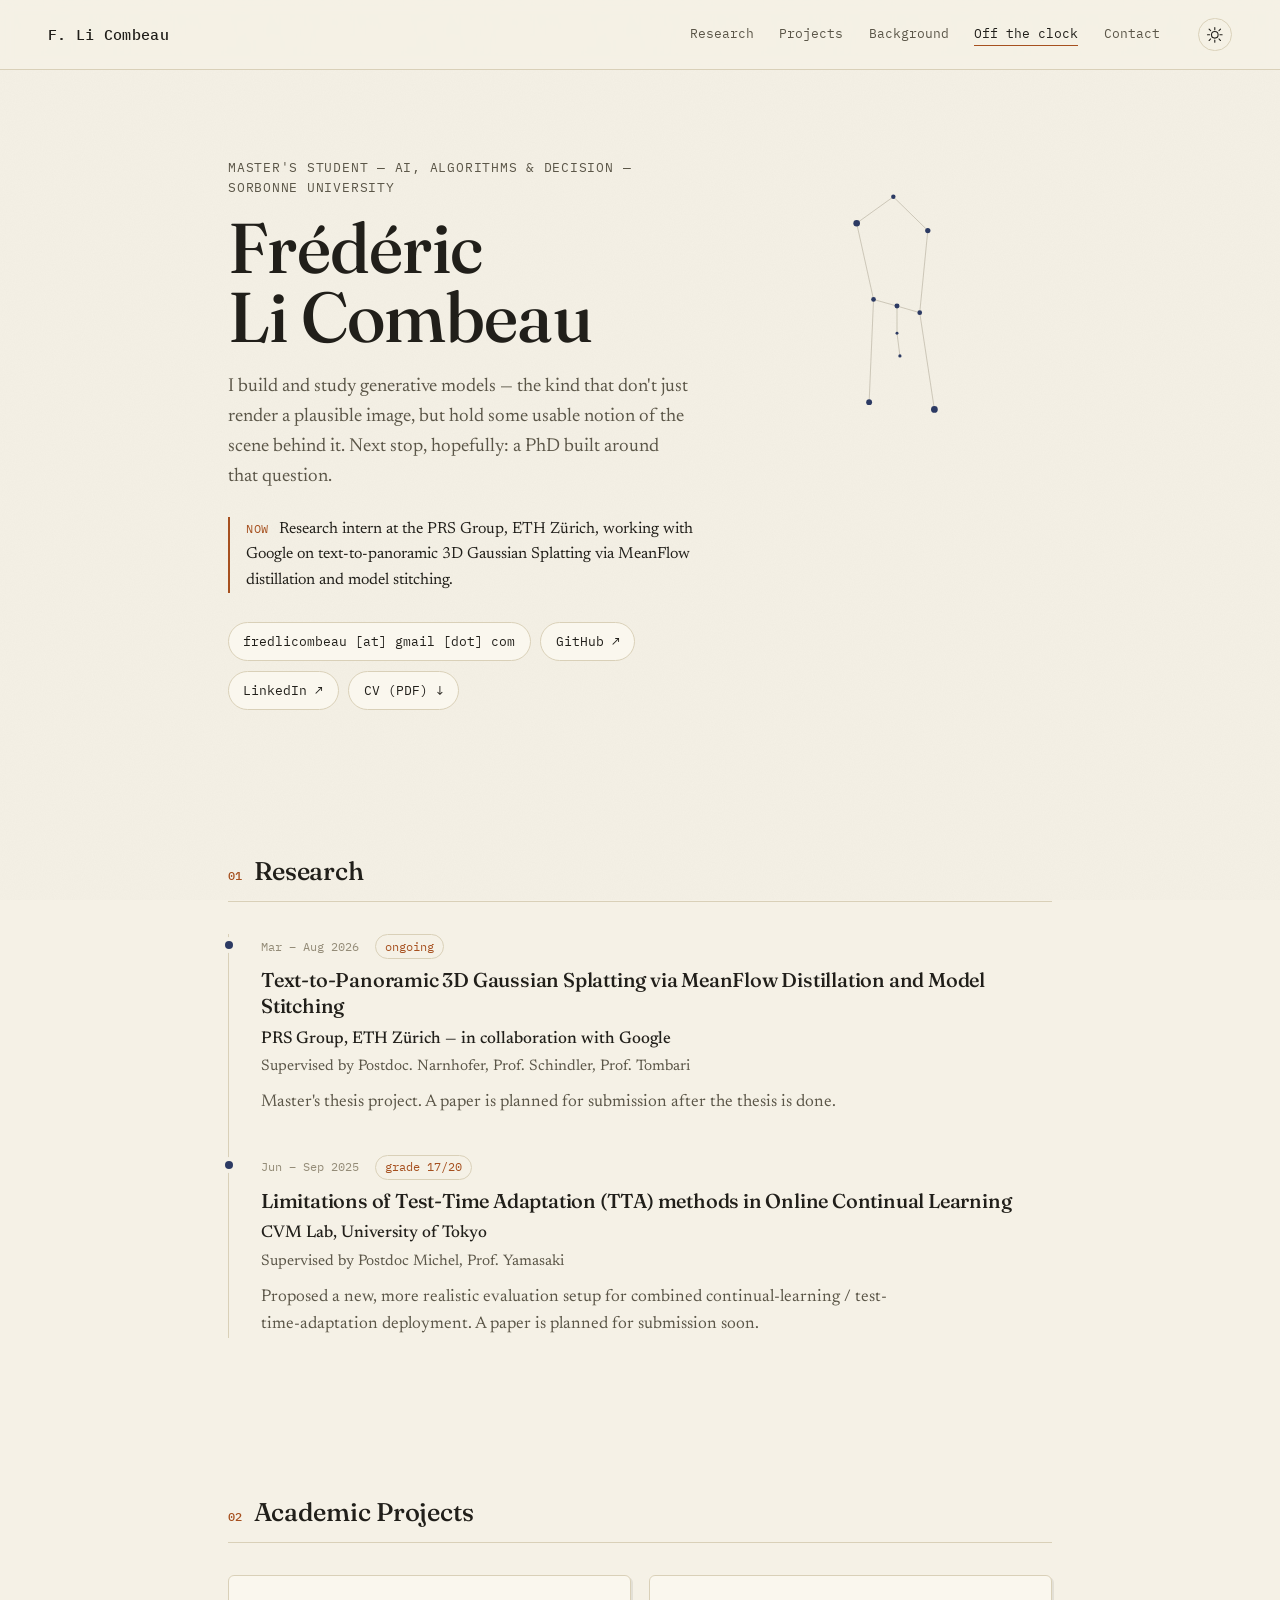
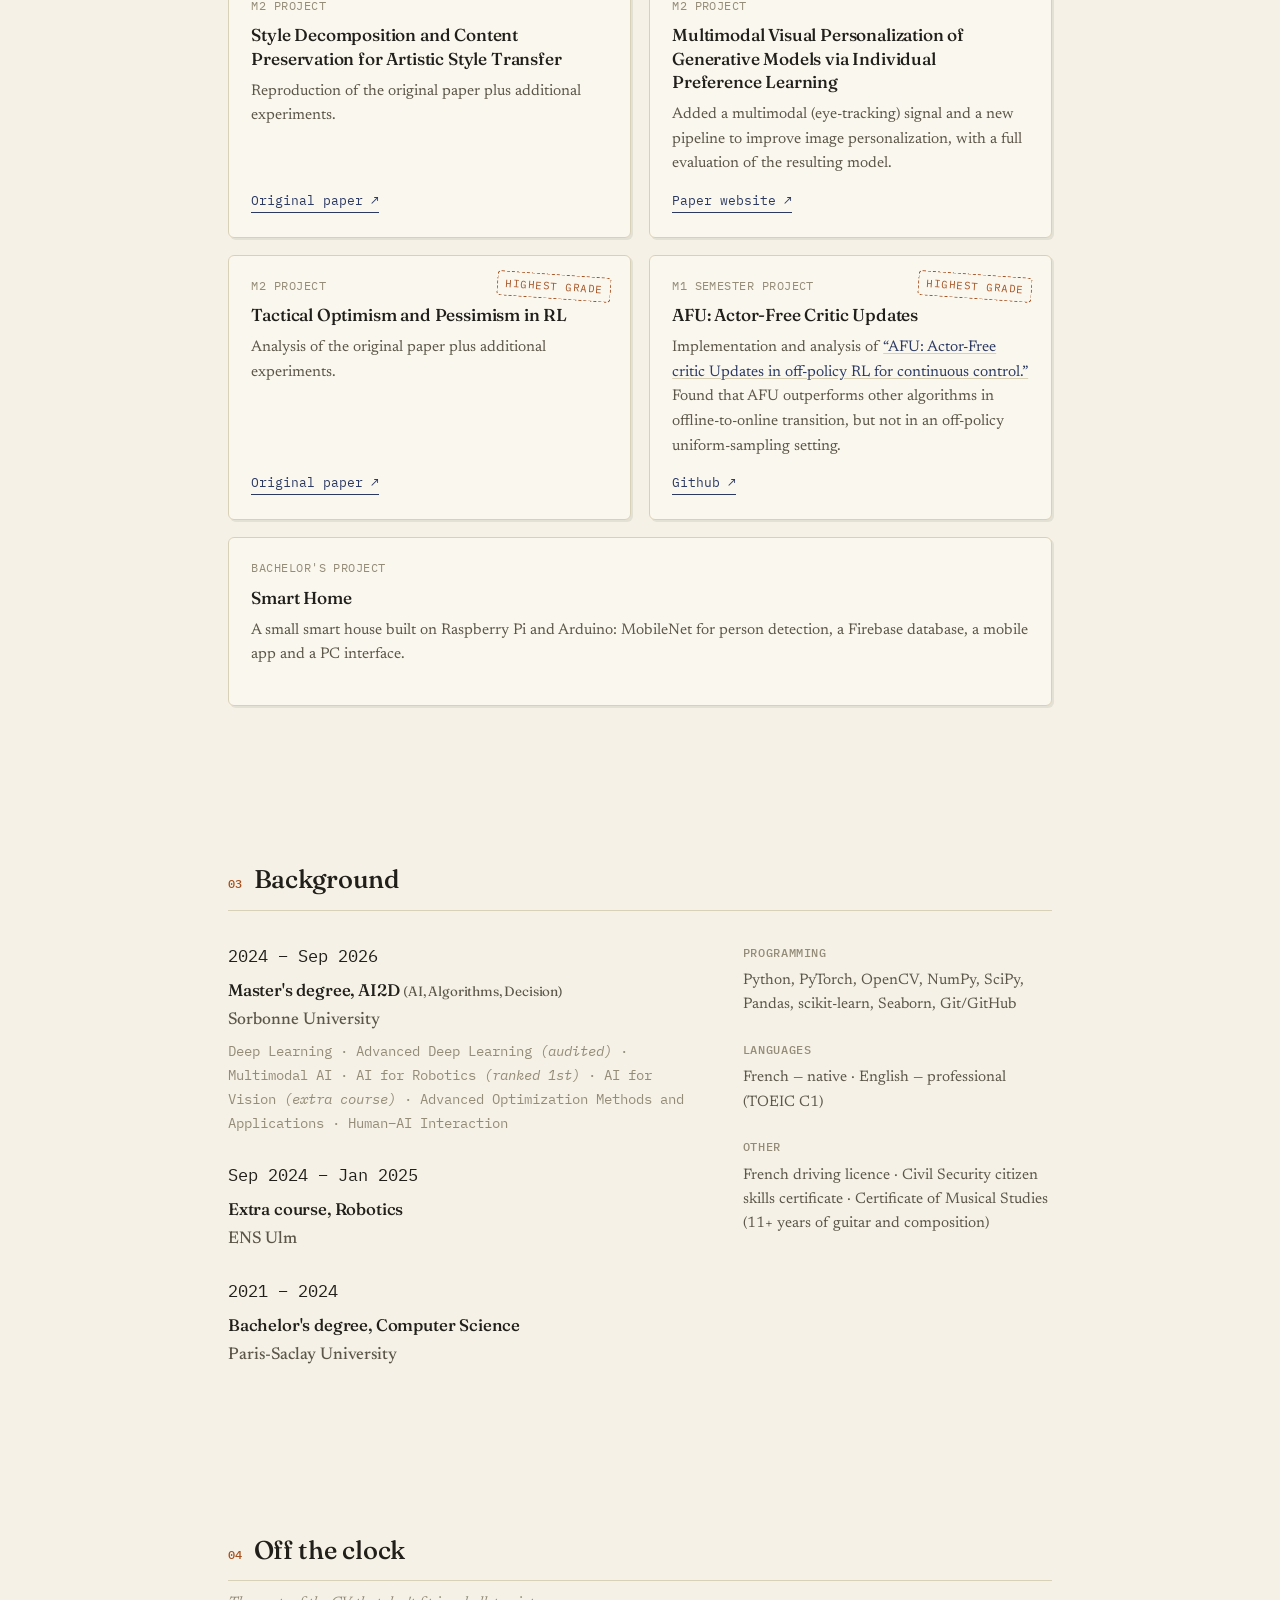
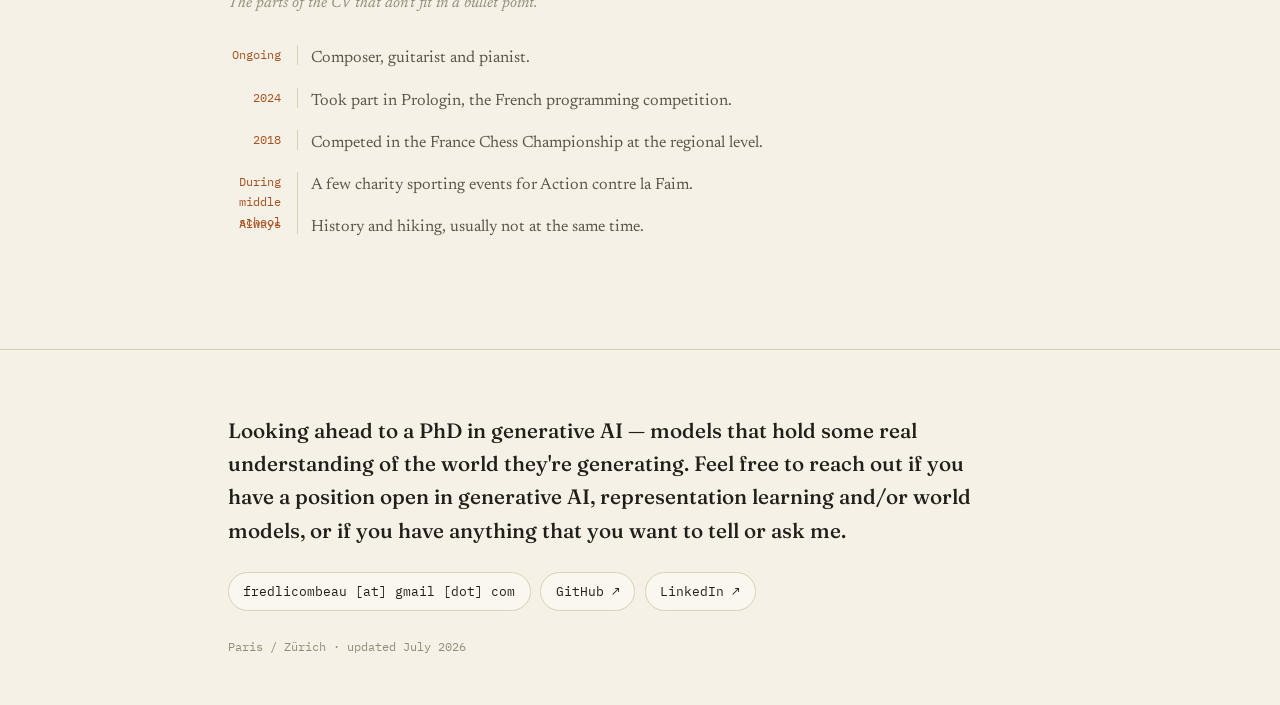
==== index.html @ c633dfd9 "first commit" ====
<!DOCTYPE html>
<html lang="en">
<head>
<meta charset="UTF-8">
<meta name="viewport" content="width=device-width, initial-scale=1.0">
<title>Frédéric Li Combeau — Generative AI Research</title>
<meta name="description" content="Frédéric Li Combeau — master's student in AI, Algorithms & Decision at Sorbonne University, researching generative models and 3D scene synthesis.">
<link rel="icon" href="assets/favicon.svg" type="image/svg+xml">
<link rel="preconnect" href="https://fonts.googleapis.com">
<link rel="preconnect" href="https://fonts.gstatic.com" crossorigin>
<link href="https://fonts.googleapis.com/css2?family=Fraunces:ital,opsz,wght@0,9..144,400;0,9..144,500;0,9..144,600;1,9..144,500&family=IBM+Plex+Mono:wght@400;500&family=Newsreader:ital,opsz,wght@0,6..72,400;0,6..72,500;1,6..72,400&display=swap" rel="stylesheet">
<link rel="stylesheet" href="css/style.css">
</head>
<body>

<div class="grain" aria-hidden="true"></div>

<header class="site-header">
  <a class="wordmark" href="#top">F. Li&nbsp;Combeau</a>
  <nav class="site-nav">
    <a href="#research" data-nav>Research</a>
    <a href="#projects" data-nav>Projects</a>
    <a href="#background" data-nav>Background</a>
    <a href="#off-the-clock" data-nav>Off the clock</a>
    <a href="#contact" data-nav>Contact</a>
  </nav>
  <button id="theme-toggle" type="button" aria-label="Switch between day and night mode">
    <svg viewBox="0 0 24 24" class="icon-day" aria-hidden="true"><circle cx="12" cy="12" r="4.5"/><path d="M12 2v3M12 19v3M4.2 4.2l2.1 2.1M17.7 17.7l2.1 2.1M2 12h3M19 12h3M4.2 19.8l2.1-2.1M17.7 6.3l2.1-2.1"/></svg>
    <svg viewBox="0 0 24 24" class="icon-night" aria-hidden="true"><path d="M20 14.5A8.5 8.5 0 1 1 9.5 4a6.8 6.8 0 0 0 10.5 10.5Z"/></svg>
  </button>
</header>

<main>

  <section class="hero" id="top">
    <div class="hero-text">
      <p class="eyebrow">Master's student — AI, Algorithms &amp; Decision — Sorbonne University</p>
      <h1>Frédéric<br>Li&nbsp;Combeau</h1>
      <p class="lede">I build and study generative models — the kind that don't just render a
        plausible image, but hold some usable notion of the scene behind it. Next stop, hopefully:
        a PhD built around that question.</p>

      <p class="now">
        <span class="tag">Now</span>
        Research intern at the PRS Group, ETH Zürich,
        working with Google on text-to-panoramic 3D Gaussian Splatting via MeanFlow distillation
        and model stitching.
      </p>

      <div class="hero-links">
        <button class="pill" id="copy-email" type="button" data-email="fredlicombeau@gmail.com">
          <span class="pill-label">fredlicombeau [at] gmail [dot] com</span>
          <span class="pill-copied">Copied</span>
        </button>
        <a class="pill" href="https://github.com/Elta305/" target="_blank" rel="noopener">GitHub ↗</a>
        <a class="pill" href="https://www.linkedin.com/in/frederic-li-combeau" target="_blank" rel="noopener">LinkedIn ↗</a>
        <a class="pill" href="Frédéric_Li_Combeau_CV.pdf" target="_blank" rel="noopener">CV (PDF) ↓</a>
      </div>
    </div>

    <figure class="hero-figure" aria-hidden="false">
      <svg id="orion" viewBox="0 0 300 400" role="img" aria-label="The constellation Orion">
        <g class="lines">
          <line x1="95" y1="78" x2="145" y2="42"/>
          <line x1="145" y1="42" x2="192" y2="88"/>
          <line x1="95" y1="78" x2="118" y2="182"/>
          <line x1="192" y1="88" x2="181" y2="200"/>
          <line x1="118" y1="182" x2="150" y2="191"/>
          <line x1="150" y1="191" x2="181" y2="200"/>
          <line x1="150" y1="228" x2="154" y2="259"/>
          <line x1="150" y1="191" x2="150" y2="228"/>
          <line x1="118" y1="182" x2="112" y2="322"/>
          <line x1="181" y1="200" x2="201" y2="332"/>
        </g>
        <g class="stars">
          <circle cx="95" cy="78" r="4.5" data-name="Betelgeuse"/>
          <circle cx="145" cy="42" r="3" data-name="Meissa"/>
          <circle cx="192" cy="88" r="3.6" data-name="Bellatrix"/>
          <circle cx="118" cy="182" r="3.2" data-name="Mintaka"/>
          <circle cx="150" cy="191" r="3.4" data-name="Alnilam"/>
          <circle cx="181" cy="200" r="3.2" data-name="Alnitak"/>
          <circle cx="150" cy="228" r="2" data-name="Sword"/>
          <circle cx="154" cy="259" r="2.2" data-name="M42"/>
          <circle cx="112" cy="322" r="4" data-name="Saiph"/>
          <circle cx="201" cy="332" r="4.6" data-name="Rigel"/>
        </g>
      </svg>
      <figcaption id="star-label">&nbsp;</figcaption>
    </figure>
  </section>

  <section id="research">
    <h2><span class="num">01</span>Research</h2>

    <ol class="timeline">
      <li class="entry">
        <div class="entry-meta">
          <span class="entry-date">Mar – Aug 2026</span>
          <span class="entry-status">ongoing</span>
        </div>
        <h3>Text-to-Panoramic 3D Gaussian Splatting via MeanFlow Distillation and Model Stitching</h3>
        <p class="entry-place">PRS Group, ETH Zürich — in collaboration with Google</p>
        <p class="entry-people">Supervised by Postdoc. Narnhofer, Prof. Schindler, Prof. Tombari</p>
        <p class="entry-desc">Master's thesis project. A paper is planned for submission after the thesis is done.</p>
      </li>
      <li class="entry">
        <div class="entry-meta">
          <span class="entry-date">Jun – Sep 2025</span>
          <span class="entry-status">grade 17/20</span>
        </div>
        <h3>Limitations of Test-Time Adaptation (TTA) methods in Online Continual Learning</h3>
        <p class="entry-place">CVM Lab, University of Tokyo</p>
        <p class="entry-people">Supervised by Postdoc Michel, Prof. Yamasaki</p>
        <p class="entry-desc">Proposed a new, more realistic evaluation setup for combined continual-learning /
          test-time-adaptation deployment. A paper is planned for submission soon.</p>
      </li>
    </ol>
  </section>

  <section id="projects">
    <h2><span class="num">02</span>Academic Projects</h2>

    <ul class="project-grid">
      <li class="project">
        <span class="project-tag">M2 project</span>
        <h3>Style Decomposition and Content Preservation for Artistic Style Transfer</h3>
        <p>Reproduction of the original paper plus additional experiments.</p>
        <a href="https://openreview.net/forum?id=kTMrlXV1my" target="_blank" rel="noopener">Original paper ↗</a>
      </li>
      <li class="project">
        <span class="project-tag">M2 project</span>
        <h3>Multimodal Visual Personalization of Generative Models via Individual Preference Learning</h3>
        <p>Added a multimodal (eye-tracking) signal and a new pipeline to improve image personalization,
          with a full evaluation of the resulting model.</p>
        <a href="https://viper.epfl.ch/" target="_blank" rel="noopener">Paper website ↗</a>
      </li>
      <li class="project">
        <span class="project-tag">M2 project</span>
        <span class="stamp">highest grade</span>
        <h3>Tactical Optimism and Pessimism in RL</h3>
        <p>Analysis of the original paper plus additional experiments.</p>
        <a href="https://arxiv.org/abs/2102.03765" target="_blank" rel="noopener">Original paper ↗</a>
      </li>
      <li class="project">
        <span class="project-tag">M1 semester project</span>
        <span class="stamp">highest grade</span>
        <h3>AFU: Actor-Free Critic Updates</h3>
        <p>Implementation and analysis of <a href="https://arxiv.org/abs/2404.16159" target="_blank" rel="noopener">“AFU: Actor-Free
          critic Updates in off-policy RL for continuous control.”</a> Found that AFU outperforms other
          algorithms in offline-to-online transition, but not in an off-policy uniform-sampling setting.</p>
        <a href="https://github.com/paulchambaz/afu-study" target="_blank" rel="noopener">Github ↗</a>
      </li>
      <li class="project">
        <span class="project-tag">Bachelor's project</span>
        <h3>Smart Home</h3>
        <p>A small smart house built on Raspberry Pi and Arduino: MobileNet for person detection,
          a Firebase database, a mobile app and a PC interface.</p>
      </li>
    </ul>
  </section>

  <section id="background">
    <h2><span class="num">03</span>Background</h2>

    <div class="background-grid">
      <div class="education">
        <div class="edu-entry">
          <span class="entry-date">2024 – Sep 2026</span>
          <h3>Master's degree, AI2D <span class="subtle">(AI, Algorithms, Decision)</span></h3>
          <p class="entry-place">Sorbonne University</p>
          <p class="course-list">Deep Learning · Advanced Deep Learning <em>(audited)</em> · Multimodal AI ·
            AI for Robotics <em>(ranked 1st)</em> · AI for Vision <em>(extra course)</em> ·
            Advanced Optimization Methods and Applications · Human–AI Interaction</p>
        </div>
        <div class="edu-entry">
          <span class="entry-date">Sep 2024 – Jan 2025</span>
          <h3>Extra course, Robotics</h3>
          <p class="entry-place">ENS Ulm</p>
        </div>
        <div class="edu-entry">
          <span class="entry-date">2021 – 2024</span>
          <h3>Bachelor's degree, Computer Science</h3>
          <p class="entry-place">Paris-Saclay University</p>
        </div>
      </div>

      <div class="skills">
        <div class="skill-group">
          <h4>Programming</h4>
          <p>Python, PyTorch, OpenCV, NumPy, SciPy, Pandas, scikit-learn, Seaborn, Git/GitHub</p>
        </div>
        <div class="skill-group">
          <h4>Languages</h4>
          <p>French — native · English — professional (TOEIC C1)</p>
        </div>
        <div class="skill-group">
          <h4>Other</h4>
          <p>French driving licence · Civil Security citizen skills certificate ·
            Certificate of Musical Studies (11+ years of guitar and composition)</p>
        </div>
      </div>
    </div>
  </section>

  <section id="off-the-clock">
    <h2><span class="num">04</span>Off the clock</h2>
    <p class="section-note">The parts of the CV that don't fit in a bullet point.</p>

    <ul class="marginalia">
      <li><span class="m-year">Ongoing</span> Composer, guitarist and pianist.</li>
      <li><span class="m-year">2024</span> Took part in Prologin, the French programming competition.</li>
      <li><span class="m-year">2018</span> Competed in the France Chess Championship at the regional level.</li>
      <li><span class="m-year">During middle school</span> A few charity sporting events for Action contre la Faim.</li>
      <li><span class="m-year">Always</span> History and hiking, usually not at the same time.</li>
    </ul>
  </section>

</main>

<footer id="contact">
  <div class="footer-inner">
    <p class="footer-lede">Looking ahead to a PhD in generative AI — models that hold some real
      understanding of the world they're generating. Feel free to reach out if you have a position open in generative AI, representation learning and/or world models, or if you have anything that you want to tell or ask me.</p>
    <div class="hero-links">
      <button class="pill" id="copy-email-2" type="button" data-email="fredlicombeau@gmail.com">
        <span class="pill-label">fredlicombeau [at] gmail [dot] com</span>
        <span class="pill-copied">Copied</span>
      </button>
      <a class="pill" href="https://github.com/Elta305/" target="_blank" rel="noopener">GitHub ↗</a>
      <a class="pill" href="https://www.linkedin.com/in/frederic-li-combeau" target="_blank" rel="noopener">LinkedIn ↗</a>
    </div>
    <p class="footer-meta">Paris / Zürich · updated July 2026</p>
  </div>
</footer>

<script src="js/main.js"></script>
</body>
</html>
---- css/style.css ----
/* ---------------------------------------------------------------
   Frédéric Li Combeau — researcher site
   Two-ink print aesthetic (day) that turns into a starfield (night).
   --------------------------------------------------------------- */

:root{
  --bg: #f5f1e6;
  --bg-alt: #ece5d3;
  --ink: #211f1a;
  --ink-soft: #5b5648;
  --ink-faint: #948c78;
  --rule: #d9d0b8;
  --accent: #2c3a63;
  --accent-warm: #a6501f;
  --card-bg: #faf7ee;
  --shadow: rgba(33,31,26,0.08);

  --serif-display: "Fraunces", "Iowan Old Style", "Palatino Linotype", Georgia, serif;
  --serif-body: "Newsreader", Georgia, "Times New Roman", serif;
  --mono: "IBM Plex Mono", ui-monospace, "SFMono-Regular", Menlo, Consolas, monospace;

  --max: 920px;
  --gap: clamp(1.25rem, 3vw, 2.5rem);

  color-scheme: light;
}

html[data-theme="night"]{
  --bg: #0c1020;
  --bg-alt: #12172b;
  --ink: #e9e4d6;
  --ink-soft: #b3ad9c;
  --ink-faint: #6b6c85;
  --rule: #262c48;
  --accent: #8fa6ff;
  --accent-warm: #e8a978;
  --card-bg: #10142688;
  --shadow: rgba(0,0,0,0.35);
  color-scheme: dark;
}

*, *::before, *::after{ box-sizing: border-box; }

html{ scroll-behavior: smooth; }

body{
  margin: 0;
  background: var(--bg);
  color: var(--ink);
  font-family: var(--serif-body);
  font-size: 17px;
  line-height: 1.6;
  transition: background-color .5s ease, color .5s ease;
  overflow-x: hidden;
}

@media (prefers-reduced-motion: reduce){
  html{ scroll-behavior: auto; }
  *{ transition: none !important; animation: none !important; }
}

/* paper grain overlay */
.grain{
  position: fixed;
  inset: 0;
  z-index: 1;
  pointer-events: none;
  opacity: .5;
  mix-blend-mode: multiply;
  background-image: url("data:image/svg+xml;utf8,<svg xmlns='http://www.w3.org/2000/svg' width='180' height='180'><filter id='n'><feTurbulence type='fractalNoise' baseFrequency='0.9' numOctaves='2' stitchTiles='stitch'/><feColorMatrix type='matrix' values='0 0 0 0 0  0 0 0 0 0  0 0 0 0 0  0 0 0 0.035 0'/></filter><rect width='100%25' height='100%25' filter='url(%23n)'/></svg>");
}
html[data-theme="night"] .grain{ mix-blend-mode: screen; opacity: .35; }

a{ color: inherit; }

h1, h2, h3, h4{
  font-family: var(--serif-display);
  font-weight: 500;
  margin: 0;
  letter-spacing: -0.01em;
}

.subtle{ font-weight: 400; color: var(--ink-soft); font-size: .8em; }

/* ---------- header ---------- */
.site-header{
  position: sticky;
  top: 0;
  z-index: 20;
  display: flex;
  align-items: center;
  gap: var(--gap);
  padding: 1.1rem clamp(1.25rem, 5vw, 3rem);
  background: color-mix(in srgb, var(--bg) 86%, transparent);
  backdrop-filter: blur(6px);
  border-bottom: 1px solid var(--rule);
}

.wordmark{
  font-family: var(--mono);
  font-weight: 500;
  font-size: .95rem;
  text-decoration: none;
  letter-spacing: .02em;
  white-space: nowrap;
}

.site-nav{
  display: flex;
  gap: clamp(.85rem, 2vw, 1.6rem);
  margin-left: auto;
  font-family: var(--mono);
  font-size: .82rem;
  flex-wrap: wrap;
}

.site-nav a{
  text-decoration: none;
  color: var(--ink-soft);
  position: relative;
  padding-bottom: 2px;
}
.site-nav a::after{
  content: "";
  position: absolute;
  left: 0; right: 100%;
  bottom: 0;
  height: 1px;
  background: var(--accent-warm);
  transition: right .25s ease;
}
.site-nav a:hover::after,
.site-nav a.active::after{ right: 0; }
.site-nav a.active{ color: var(--ink); }

#theme-toggle{
  border: 1px solid var(--rule);
  background: transparent;
  color: var(--ink);
  border-radius: 999px;
  width: 2.1rem;
  height: 2.1rem;
  display: grid;
  place-items: center;
  cursor: pointer;
  flex: none;
}
#theme-toggle svg{ width: 1.1rem; height: 1.1rem; fill: none; stroke: currentColor; stroke-width: 1.5; stroke-linecap: round; }
#theme-toggle .icon-night{ display: none; }
html[data-theme="night"] #theme-toggle .icon-day{ display: none; }
html[data-theme="night"] #theme-toggle .icon-night{ display: block; fill: currentColor; stroke: none; }

/* ---------- layout helpers ---------- */
main, footer{
  position: relative;
  z-index: 2;
}

section{
  max-width: var(--max);
  margin: 0 auto;
  padding: clamp(2.5rem, 6vw, 5rem) clamp(1.25rem, 5vw, 3rem);
}

section > h2{
  font-size: clamp(1.4rem, 2vw, 1.7rem);
  display: flex;
  align-items: baseline;
  gap: .75rem;
  margin-bottom: 2rem;
  padding-bottom: .6rem;
  border-bottom: 1px solid var(--rule);
}

.num{
  font-family: var(--mono);
  font-size: .75rem;
  color: var(--accent-warm);
  font-weight: 500;
}

.section-note{
  margin-top: -1.3rem;
  margin-bottom: 1.8rem;
  color: var(--ink-faint);
  font-style: italic;
  font-size: .95rem;
}

/* ---------- hero ---------- */
.hero{
  max-width: var(--max);
  margin: 0 auto;
  padding: clamp(2.5rem, 8vw, 5.5rem) clamp(1.25rem, 5vw, 3rem) clamp(2rem, 6vw, 4rem);
  display: grid;
  grid-template-columns: 1.5fr 1fr;
  gap: clamp(2rem, 5vw, 3rem);
  align-items: start;
}

.eyebrow{
  font-family: var(--mono);
  font-size: .8rem;
  text-transform: uppercase;
  letter-spacing: .06em;
  color: var(--ink-soft);
  margin: 0 0 .9rem;
}

.hero h1{
  font-size: clamp(2.6rem, 7vw, 4.4rem);
  line-height: .98;
  margin-bottom: 1.3rem;
}

.lede{
  font-size: 1.18rem;
  max-width: 46ch;
  color: var(--ink-soft);
  margin: 0 0 1.5rem;
}

.now{
  font-family: var(--serif-body);
  font-size: 1rem;
  max-width: 52ch;
  margin: 0 0 1.8rem;
  padding-left: 1rem;
  border-left: 2px solid var(--accent-warm);
  color: var(--ink);
}

.tag{
  font-family: var(--mono);
  font-size: .72rem;
  text-transform: uppercase;
  letter-spacing: .06em;
  color: var(--accent-warm);
  margin-right: .5em;
}

.hero-links{
  display: flex;
  flex-wrap: wrap;
  gap: .6rem;
}

.pill{
  font-family: var(--mono);
  font-size: .82rem;
  border: 1px solid var(--rule);
  background: var(--card-bg);
  color: var(--ink);
  padding: .5rem .9rem;
  border-radius: 999px;
  text-decoration: none;
  cursor: pointer;
  transition: border-color .2s ease, transform .2s ease;
  position: relative;
}
.pill:hover{ border-color: var(--accent-warm); transform: translateY(-1px); }

#copy-email, #copy-email-2{ overflow: hidden; }
.pill-copied{
  position: absolute; inset: 0;
  display: grid; place-items: center;
  background: var(--accent-warm);
  color: var(--bg);
  transform: translateY(100%);
  transition: transform .25s ease;
}
.pill.is-copied .pill-copied{ transform: translateY(0); }

/* hero constellation figure */
.hero-figure{
  margin: 0;
  display: flex;
  flex-direction: column;
  align-items: center;
  padding-top: .5rem;
}
#orion{ width: 100%; max-width: 220px; height: auto; }
#orion .lines{ stroke: var(--ink-faint); stroke-width: 1; opacity: .55; }
#orion .stars circle{
  fill: var(--accent);
  cursor: default;
  transition: fill .3s ease, r .2s ease;
}
#orion .stars circle:hover{ fill: var(--accent-warm); }
html[data-theme="night"] #orion .stars circle{
  fill: #f4efe0;
  filter: drop-shadow(0 0 3px rgba(244,239,224,.8));
}
html[data-theme="night"] #orion .lines{ stroke: #3a4166; opacity: .7; }

#star-label{
  font-family: var(--mono);
  font-size: .72rem;
  color: var(--ink-faint);
  height: 1.2rem;
  margin-top: .4rem;
}

/* ---------- research timeline ---------- */
.timeline{
  list-style: none;
  margin: 0; padding: 0;
  position: relative;
  border-left: 1px solid var(--rule);
}

.entry{
  position: relative;
  padding: 0 0 2.4rem 2rem;
}
.entry:last-child{ padding-bottom: 0; }
.entry::before{
  content: "";
  position: absolute;
  left: -4.5px; top: .4rem;
  width: 8px; height: 8px;
  border-radius: 50%;
  background: var(--accent);
  box-shadow: 0 0 0 4px var(--bg);
}

.entry-meta{
  display: flex;
  gap: 1rem;
  align-items: baseline;
  font-family: var(--mono);
  font-size: .78rem;
  color: var(--ink-faint);
  margin-bottom: .5rem;
  flex-wrap: wrap;
}
.entry-date{ font-family: var(--mono); }
.entry-status{
  color: var(--accent-warm);
  border: 1px solid var(--rule);
  border-radius: 999px;
  padding: .1rem .55rem;
}

.entry h3{ font-size: 1.25rem; margin-bottom: .4rem; line-height: 1.3; }
.entry-place{ margin: 0; font-weight: 500; }
.entry-people{ margin: .15rem 0 .6rem; color: var(--ink-soft); font-size: .95rem; }
.entry-desc{ margin: 0; color: var(--ink-soft); max-width: 65ch; }

/* ---------- projects ---------- */
.project-grid{
  list-style: none;
  margin: 0; padding: 0;
  display: grid;
  grid-template-columns: repeat(2, 1fr);
  gap: 1.1rem;
}

.project{
  position: relative;
  border: 1px solid var(--rule);
  background: var(--card-bg);
  border-radius: 6px;
  padding: 1.3rem 1.4rem 1.5rem;
  box-shadow: 2px 2px 0 var(--shadow);
  display: flex;
  flex-direction: column;
}

.project:nth-child(5){ grid-column: 1 / -1; }

.project-tag{
  font-family: var(--mono);
  font-size: .72rem;
  text-transform: uppercase;
  letter-spacing: .04em;
  color: var(--ink-faint);
}

.project h3{
  font-size: 1.08rem;
  line-height: 1.35;
  margin: .5rem 0 .6rem;
}

.project p{ margin: 0 0 .8rem; color: var(--ink-soft); font-size: .96rem; }
.project p a{ color: var(--accent); text-decoration: underline; text-decoration-color: var(--rule); text-underline-offset: 2px; }

.project > a{
  margin-top: auto;
  font-family: var(--mono);
  font-size: .82rem;
  text-decoration: none;
  color: var(--accent);
  align-self: flex-start;
  border-bottom: 1px solid var(--accent);
  padding-bottom: 1px;
}

.stamp{
  position: absolute;
  top: 1.1rem; right: 1.2rem;
  font-family: var(--mono);
  font-size: .66rem;
  text-transform: uppercase;
  letter-spacing: .05em;
  color: var(--accent-warm);
  border: 1px dashed var(--accent-warm);
  border-radius: 4px;
  padding: .2rem .45rem;
  transform: rotate(4deg);
}

/* ---------- background ---------- */
.background-grid{
  display: grid;
  grid-template-columns: 1.5fr 1fr;
  gap: clamp(2rem, 4vw, 3.5rem);
}

.edu-entry{ margin-bottom: 1.6rem; }
.edu-entry:last-child{ margin-bottom: 0; }
.edu-entry h3{ font-size: 1.05rem; margin: .3rem 0 .2rem; }
.edu-entry .entry-place{ margin: 0 0 .4rem; color: var(--ink-soft); }
.course-list{
  margin: 0;
  font-size: .88rem;
  color: var(--ink-faint);
  font-family: var(--mono);
  line-height: 1.7;
}

.skill-group{ margin-bottom: 1.4rem; }
.skill-group:last-child{ margin-bottom: 0; }
.skill-group h4{
  font-family: var(--mono);
  font-size: .78rem;
  text-transform: uppercase;
  letter-spacing: .05em;
  color: var(--ink-faint);
  margin-bottom: .4rem;
}
.skill-group p{ margin: 0; color: var(--ink-soft); font-size: .95rem; }

/* ---------- off the clock / marginalia ---------- */
.marginalia{
  list-style: none;
  margin: 0; padding: 0;
  display: flex;
  flex-direction: column;
  gap: 1rem;
}
.marginalia li{
  padding-left: 5.2rem;
  position: relative;
  color: var(--ink-soft);
  font-size: 1.02rem;
}
.m-year{
  position: absolute;
  left: 0;
  width: 4.4rem;
  font-family: var(--mono);
  font-size: .78rem;
  color: var(--accent-warm);
  text-align: right;
  padding-right: 1rem;
  border-right: 1px solid var(--rule);
}

/* ---------- footer ---------- */
footer{
  border-top: 1px solid var(--rule);
  margin-top: 2rem;
}
.footer-inner{
  max-width: var(--max);
  margin: 0 auto;
  padding: clamp(2.5rem, 6vw, 4rem) clamp(1.25rem, 5vw, 3rem) 3rem;
}
.footer-lede{
  font-size: 1.3rem;
  font-family: var(--serif-display);
  font-weight: 500;
  max-width: 56ch;
  margin: 0 0 1.6rem;
}
.footer-meta{
  font-family: var(--mono);
  font-size: .78rem;
  color: var(--ink-faint);
  margin: 1.6rem 0 0;
}

/* ---------- responsive ---------- */
@media (max-width: 760px){
  .site-nav{ display: none; }
  .hero{ grid-template-columns: 1fr; }
  .hero-figure{ order: -1; max-width: 160px; margin: 0 auto 1rem; }
  .background-grid{ grid-template-columns: 1fr; }
  .project-grid{ grid-template-columns: 1fr; }
  .project:nth-child(5){ grid-column: auto; }
  .marginalia li{ padding-left: 3.6rem; }
  .m-year{ width: 3rem; font-size: .68rem; padding-right: .6rem; }
}
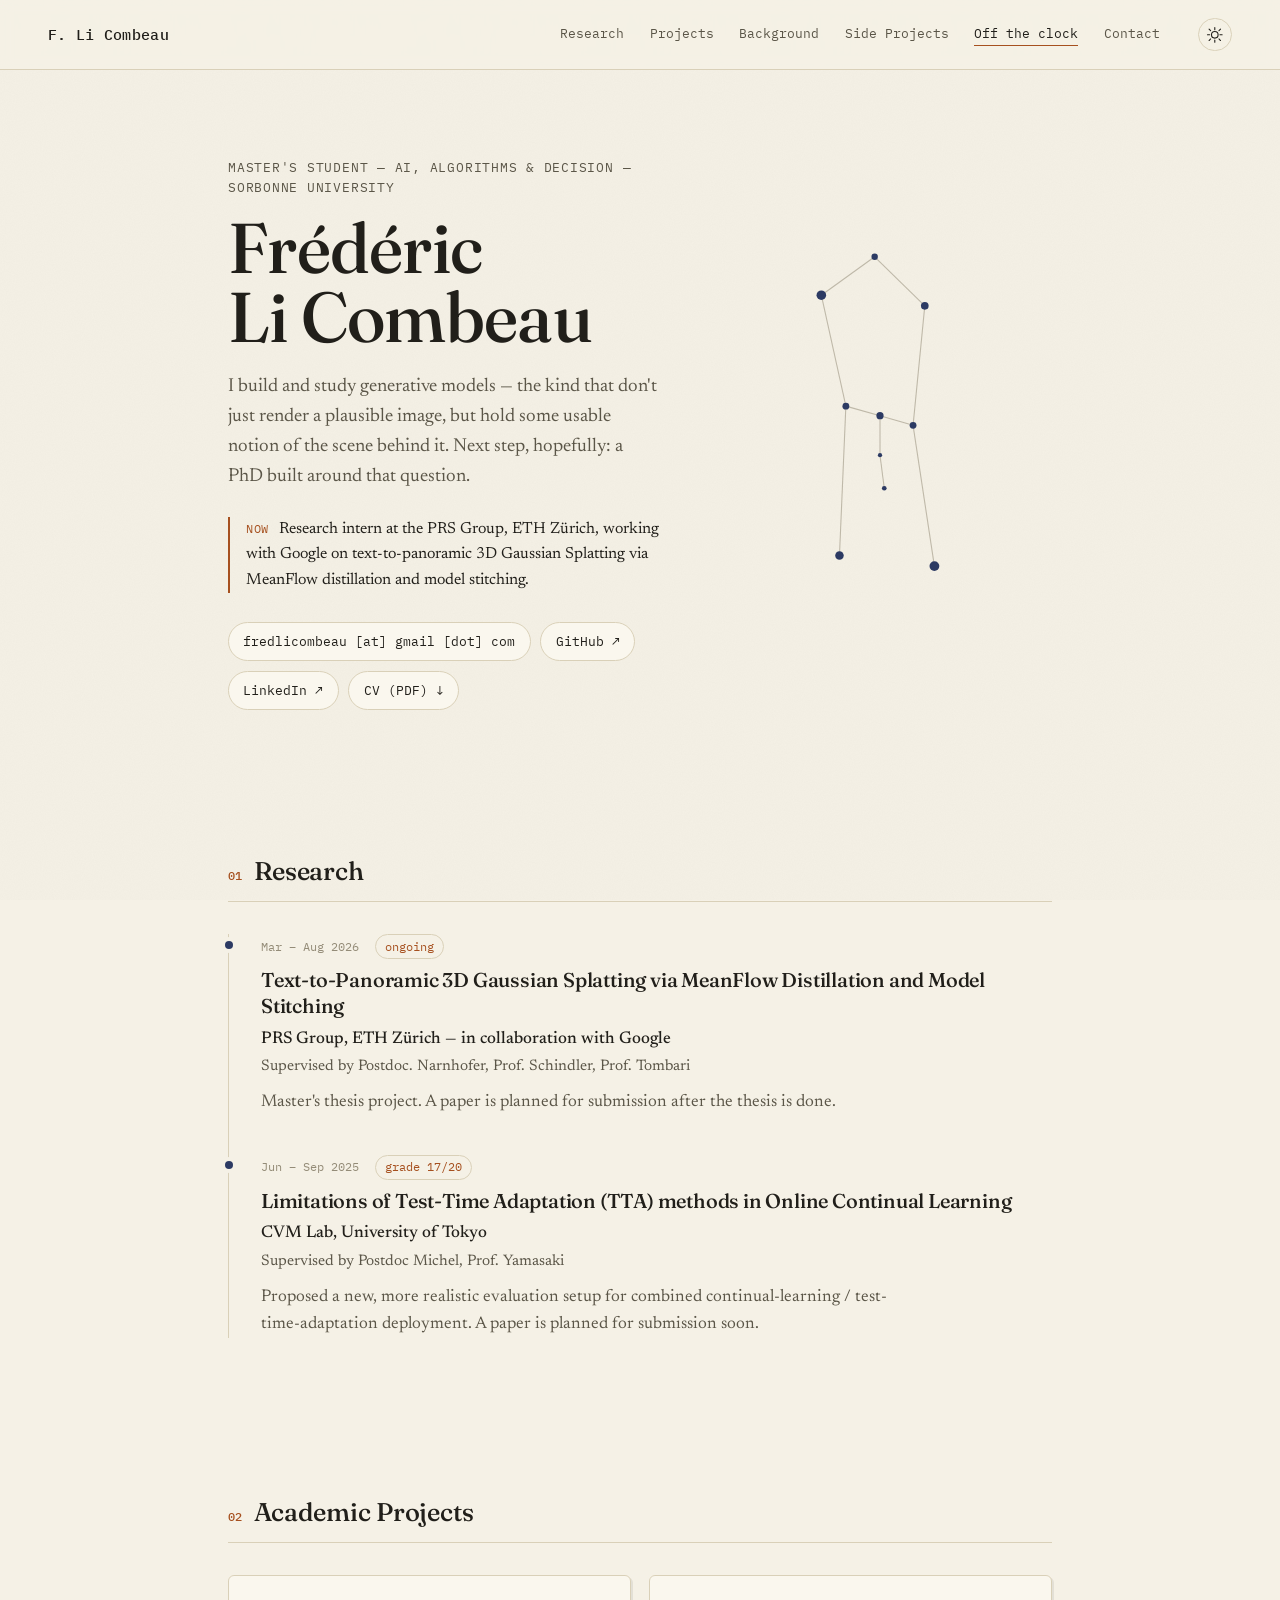
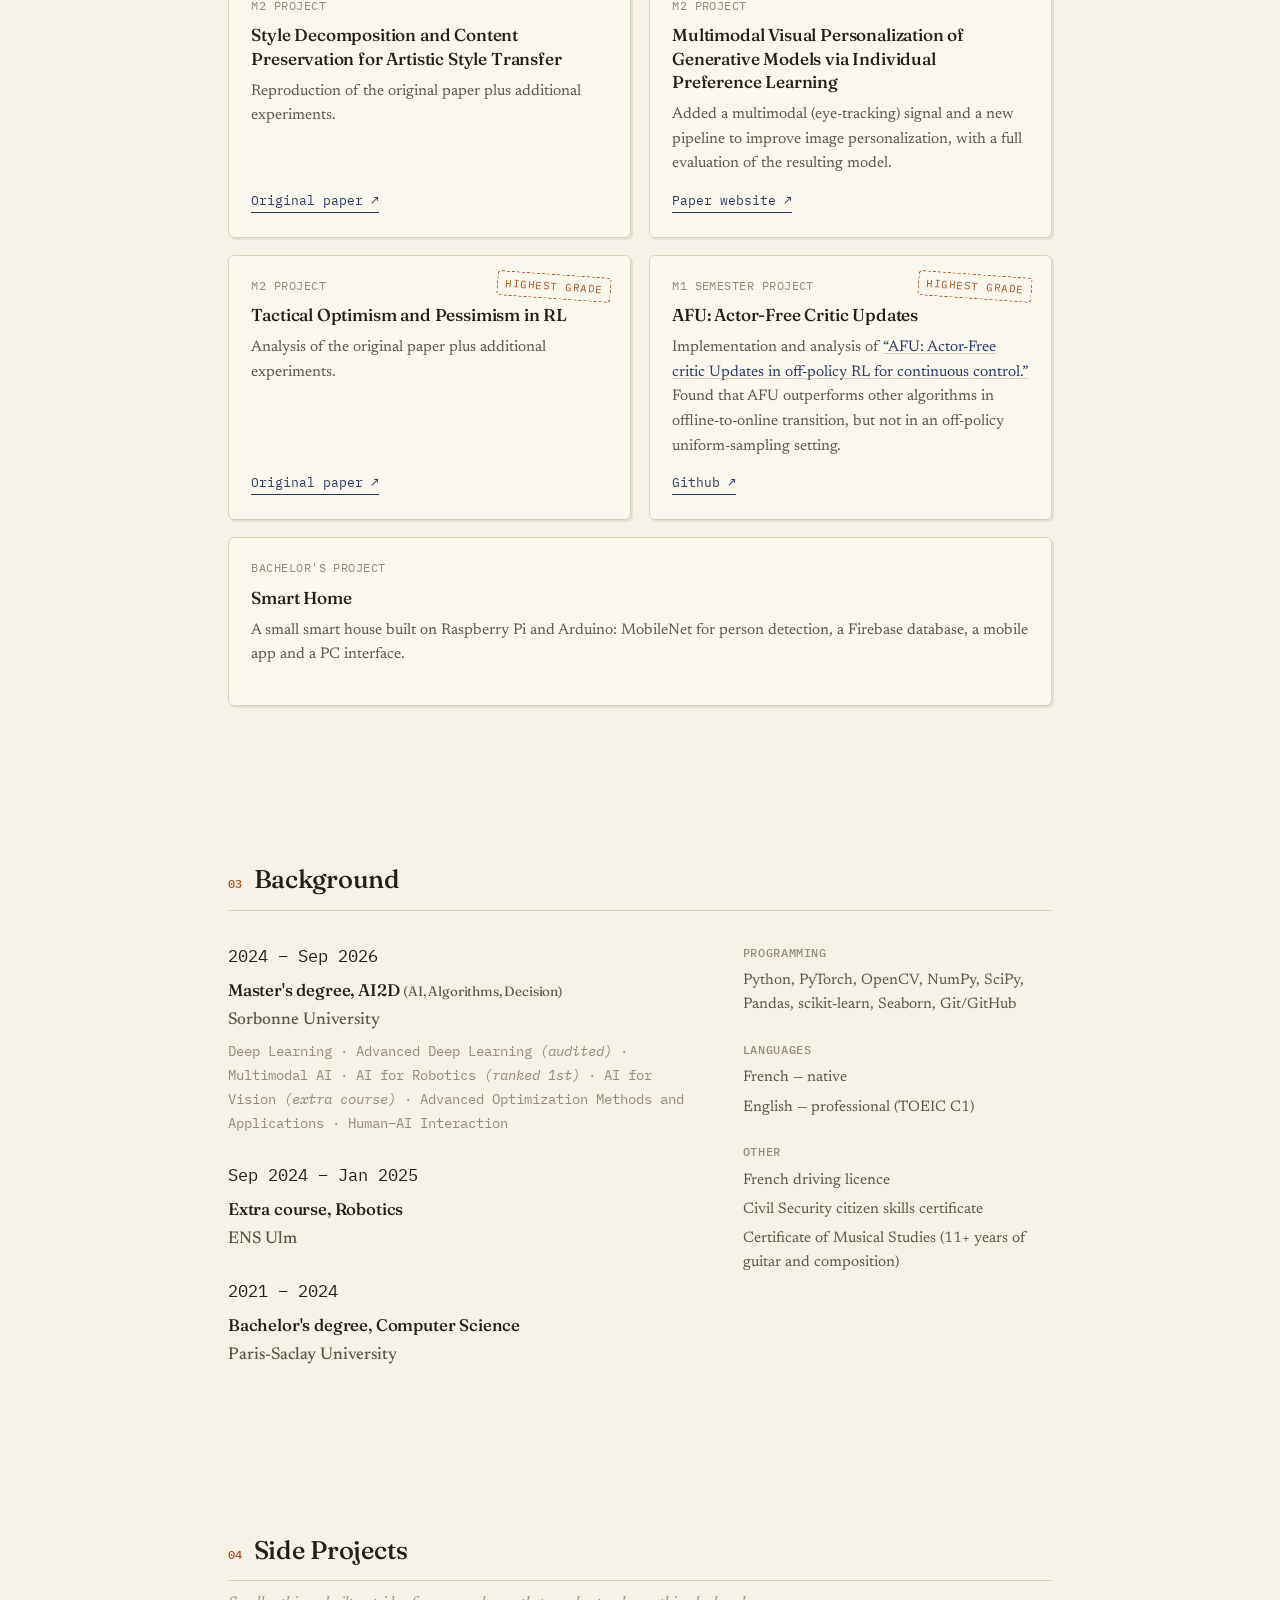
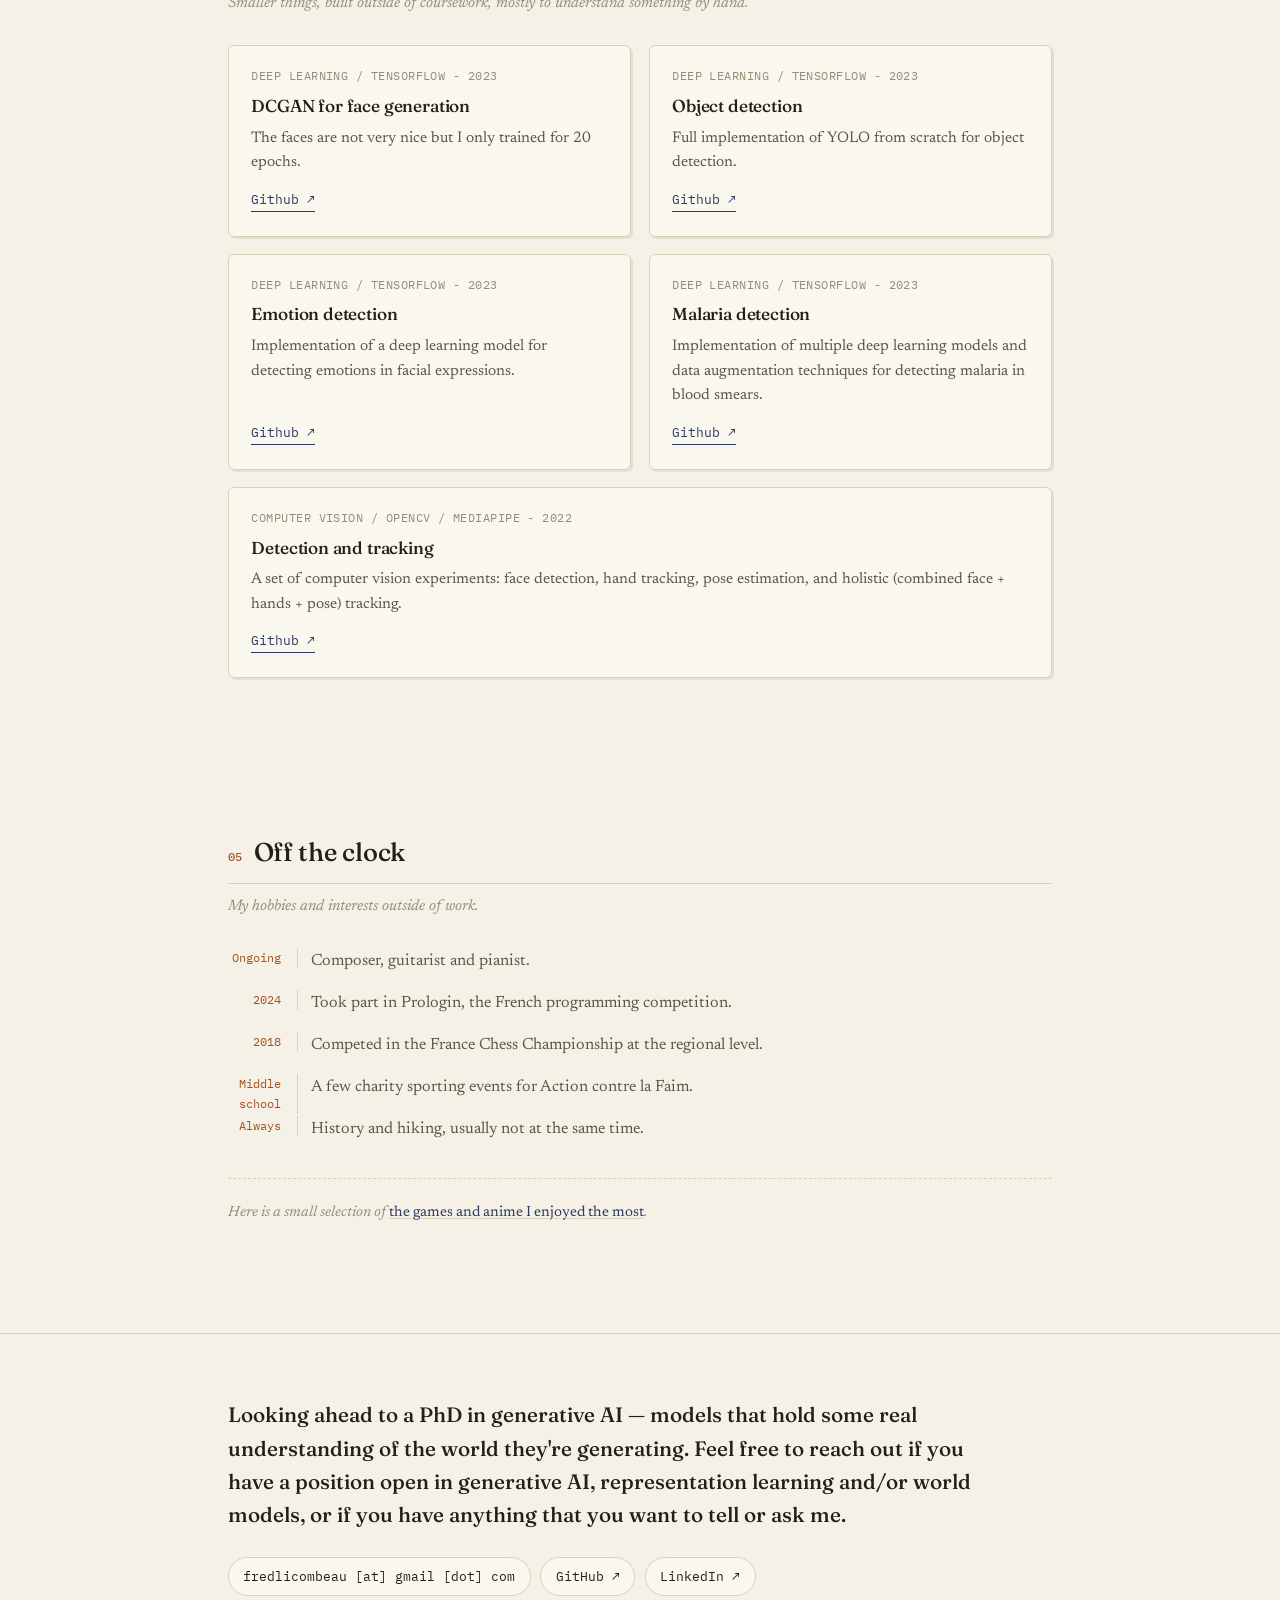
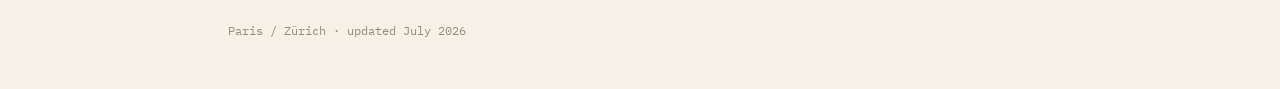
==== commit 3b8ca944: "Added side projects and games" ====
--- a/index.html
+++ b/index.html
@@ -21,6 +21,7 @@
     <a href="#research" data-nav>Research</a>
     <a href="#projects" data-nav>Projects</a>
     <a href="#background" data-nav>Background</a>
+    <a href="#personal-projects" data-nav>Side Projects</a>
     <a href="#off-the-clock" data-nav>Off the clock</a>
     <a href="#contact" data-nav>Contact</a>
   </nav>
@@ -37,7 +38,7 @@
       <p class="eyebrow">Master's student — AI, Algorithms &amp; Decision — Sorbonne University</p>
       <h1>Frédéric<br>Li&nbsp;Combeau</h1>
       <p class="lede">I build and study generative models — the kind that don't just render a
-        plausible image, but hold some usable notion of the scene behind it. Next stop, hopefully:
+        plausible image, but hold some usable notion of the scene behind it. Next step, hopefully:
         a PhD built around that question.</p>
 
       <p class="now">
@@ -191,28 +192,75 @@
         </div>
         <div class="skill-group">
           <h4>Languages</h4>
-          <p>French — native · English — professional (TOEIC C1)</p>
+          <ul class="skill-list">
+            <li>French — native</li>
+            <li>English — professional (TOEIC C1)</li>
+          </ul>
         </div>
         <div class="skill-group">
           <h4>Other</h4>
-          <p>French driving licence · Civil Security citizen skills certificate ·
-            Certificate of Musical Studies (11+ years of guitar and composition)</p>
+          <ul class="skill-list">
+            <li>French driving licence</li>
+            <li>Civil Security citizen skills certificate</li>
+            <li>Certificate of Musical Studies (11+ years of guitar and composition)</li>
+          </ul>
         </div>
       </div>
     </div>
   </section>
 
+  <section id="personal-projects">
+    <h2><span class="num">04</span>Side Projects</h2>
+    <p class="section-note">Smaller things, built outside of coursework, mostly to understand something by hand.</p>
+
+    <ul class="project-grid">
+      <li class="project">
+        <span class="project-tag">Deep Learning / TensorFlow - 2023</span>
+        <h3>DCGAN for face generation</h3>
+        <p>The faces are not very nice but I only trained for 20 epochs.</p>
+        <a href="https://github.com/Elta305/Data-Science-IA/tree/main/DCGAN%20%2B%20Images%20g%C3%A9n%C3%A9r%C3%A9es%2020%20EPOCHS" target="_blank" rel="noopener">Github ↗</a>
+      </li>
+      <li class="project">
+        <span class="project-tag">Deep Learning / TensorFlow - 2023</span>
+        <h3>Object detection</h3>
+        <p>Full implementation of YOLO from scratch for object detection.</p>
+        <a href="https://github.com/Elta305/Data-Science-IA" target="_blank" rel="noopener">Github ↗</a>
+      </li>
+      <li class="project">
+        <span class="project-tag">Deep Learning / TensorFlow - 2023</span>
+        <h3>Emotion detection</h3>
+        <p>Implementation of a deep learning model for detecting emotions in facial expressions.</p>
+        <a href="https://github.com/Elta305/Data-Science-IA" target="_blank" rel="noopener">Github ↗</a>
+      </li>
+      <li class="project">
+        <span class="project-tag">Deep Learning / TensorFlow - 2023</span>
+        <h3>Malaria detection</h3>
+        <p>Implementation of multiple deep learning models and data augmentation techniques for detecting malaria in blood smears.</p>
+        <a href="https://github.com/Elta305/Data-Science-IA" target="_blank" rel="noopener">Github ↗</a>
+      </li>
+      <li class="project">
+        <span class="project-tag">Computer Vision / OpenCV / MediaPipe - 2022</span>
+        <h3>Detection and tracking</h3>
+        <p>A set of computer vision experiments: face detection, hand tracking,
+          pose estimation, and holistic (combined face + hands + pose) tracking.</p>
+        <a href="https://github.com/Elta305/Computer-Vision" target="_blank" rel="noopener">Github ↗</a>
+      </li>
+    </ul>
+  </section>
+
   <section id="off-the-clock">
-    <h2><span class="num">04</span>Off the clock</h2>
-    <p class="section-note">The parts of the CV that don't fit in a bullet point.</p>
+    <h2><span class="num">05</span>Off the clock</h2>
+    <p class="section-note">My hobbies and interests outside of work.</p>
 
     <ul class="marginalia">
       <li><span class="m-year">Ongoing</span> Composer, guitarist and pianist.</li>
       <li><span class="m-year">2024</span> Took part in Prologin, the French programming competition.</li>
       <li><span class="m-year">2018</span> Competed in the France Chess Championship at the regional level.</li>
-      <li><span class="m-year">During middle school</span> A few charity sporting events for Action contre la Faim.</li>
+      <li><span class="m-year">Middle school</span> A few charity sporting events for Action contre la Faim.</li>
       <li><span class="m-year">Always</span> History and hiking, usually not at the same time.</li>
     </ul>
+
+    <p class="aside">Here is a small selection of <a href="playing.html">the games and anime I enjoyed the most</a>.</p>
   </section>
 
 </main>
--- a/css/style.css
+++ b/css/style.css
@@ -193,9 +193,9 @@
   margin: 0 auto;
   padding: clamp(2.5rem, 8vw, 5.5rem) clamp(1.25rem, 5vw, 3rem) clamp(2rem, 6vw, 4rem);
   display: grid;
-  grid-template-columns: 1.5fr 1fr;
+  grid-template-columns: 1.25fr 1fr;
   gap: clamp(2rem, 5vw, 3rem);
-  align-items: start;
+  align-items: center;
 }
 
 .eyebrow{
@@ -279,7 +279,7 @@
   align-items: center;
   padding-top: .5rem;
 }
-#orion{ width: 100%; max-width: 220px; height: auto; }
+#orion{ width: 100%; max-width: clamp(240px, 25vw, 380px); height: auto; }
 #orion .lines{ stroke: var(--ink-faint); stroke-width: 1; opacity: .55; }
 #orion .stars circle{
   fill: var(--accent);
@@ -442,6 +442,16 @@
 }
 .skill-group p{ margin: 0; color: var(--ink-soft); font-size: .95rem; }
 
+.skill-list{
+  list-style: none;
+  margin: 0; padding: 0;
+  display: flex;
+  flex-direction: column;
+  gap: .3rem;
+  color: var(--ink-soft);
+  font-size: .95rem;
+}
+
 /* ---------- off the clock / marginalia ---------- */
 .marginalia{
   list-style: none;
@@ -467,6 +477,23 @@
   padding-right: 1rem;
   border-right: 1px solid var(--rule);
 }
+
+.aside{
+  margin: 2.2rem 0 0;
+  padding-top: 1.4rem;
+  border-top: 1px dashed var(--rule);
+  color: var(--ink-faint);
+  font-style: italic;
+  font-size: .92rem;
+}
+.aside a{
+  color: var(--accent);
+  font-style: normal;
+  text-decoration: underline;
+  text-decoration-color: var(--rule);
+  text-underline-offset: 2px;
+}
+.aside a:hover{ text-decoration-color: var(--accent-warm); }
 
 /* ---------- footer ---------- */
 footer{
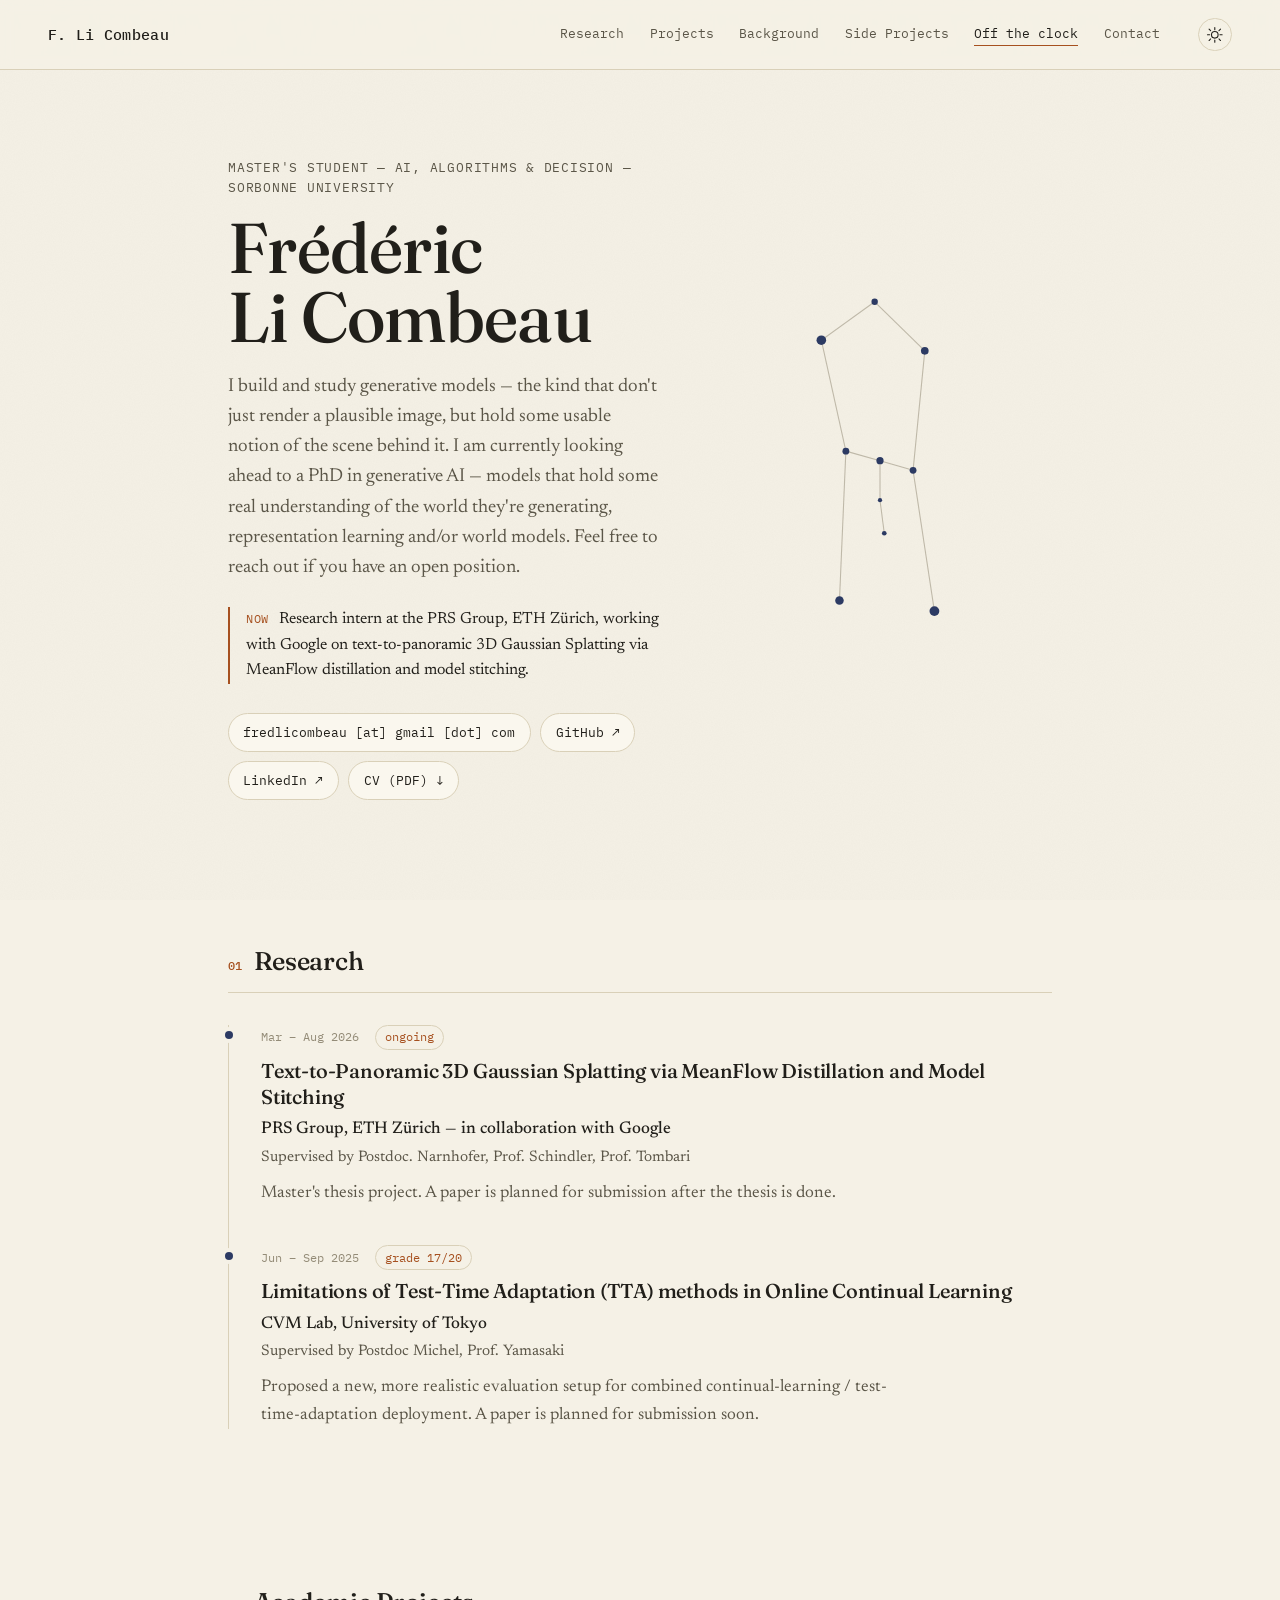
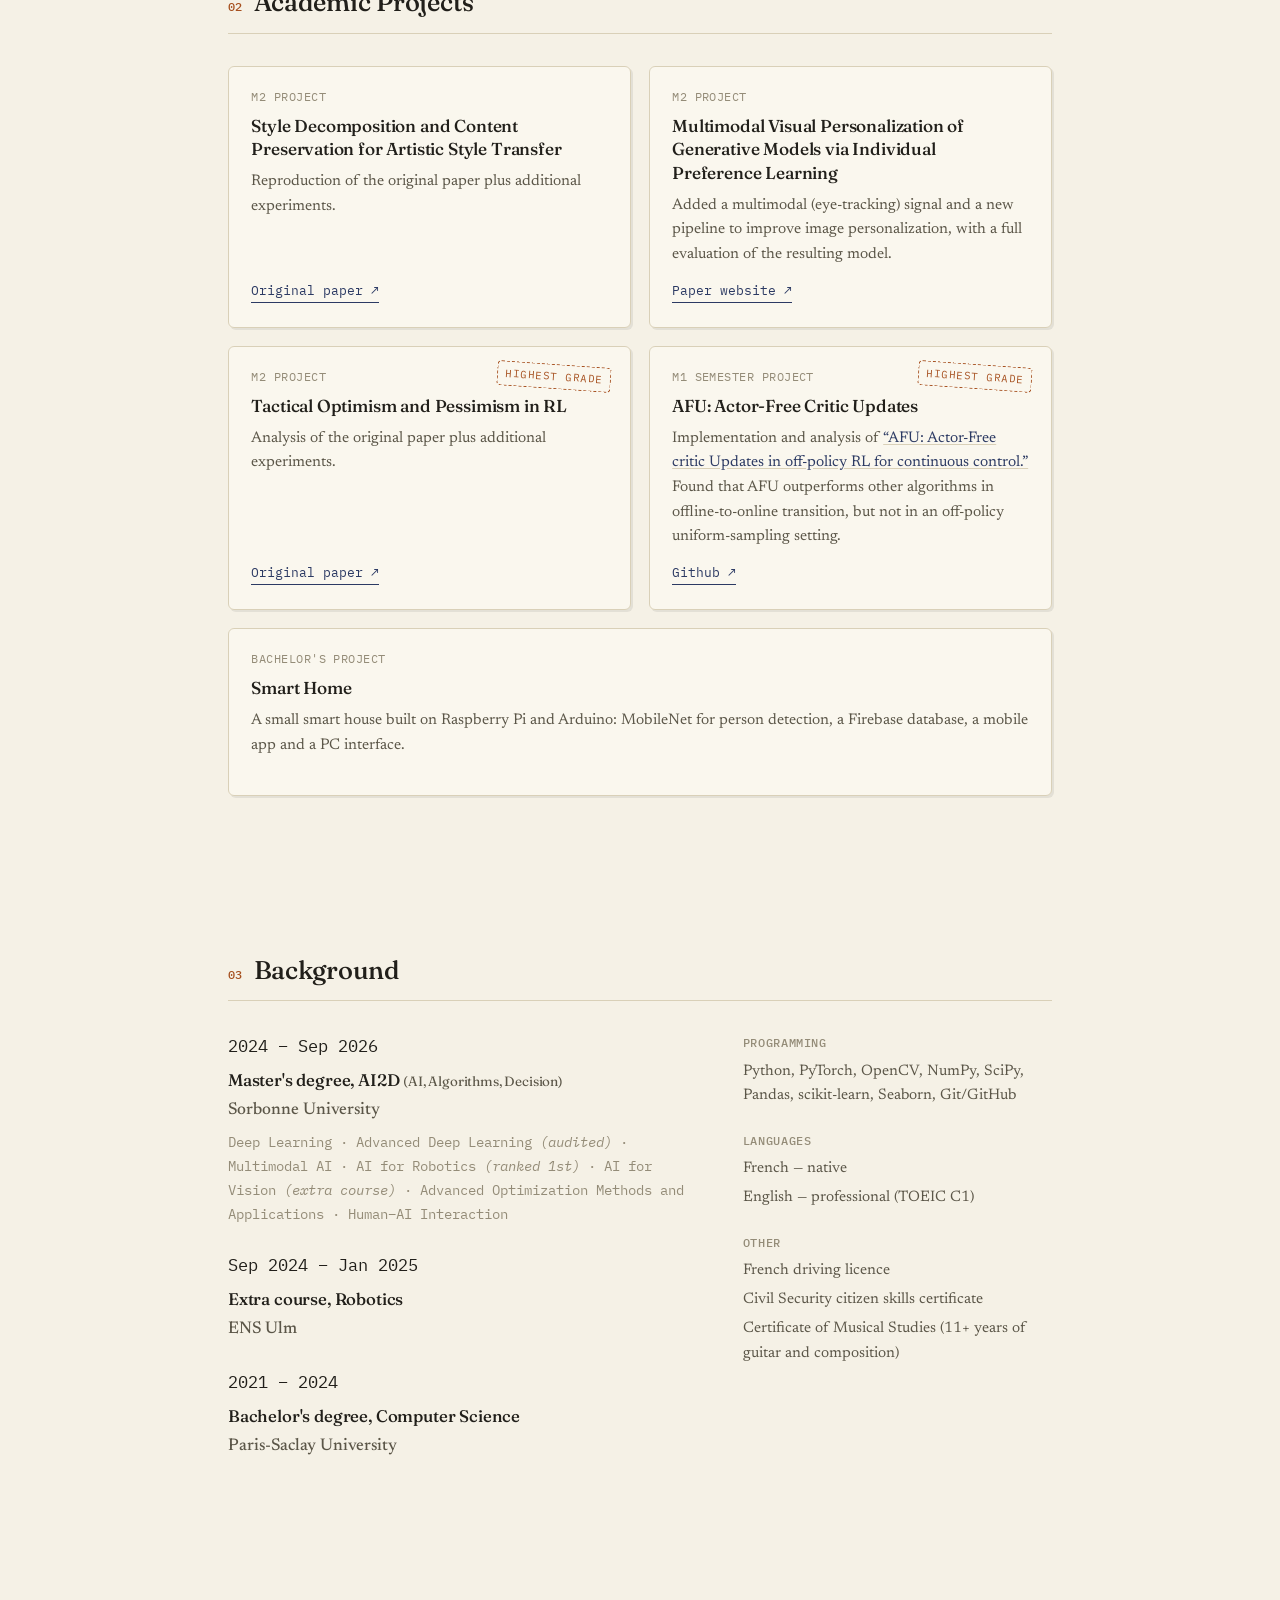
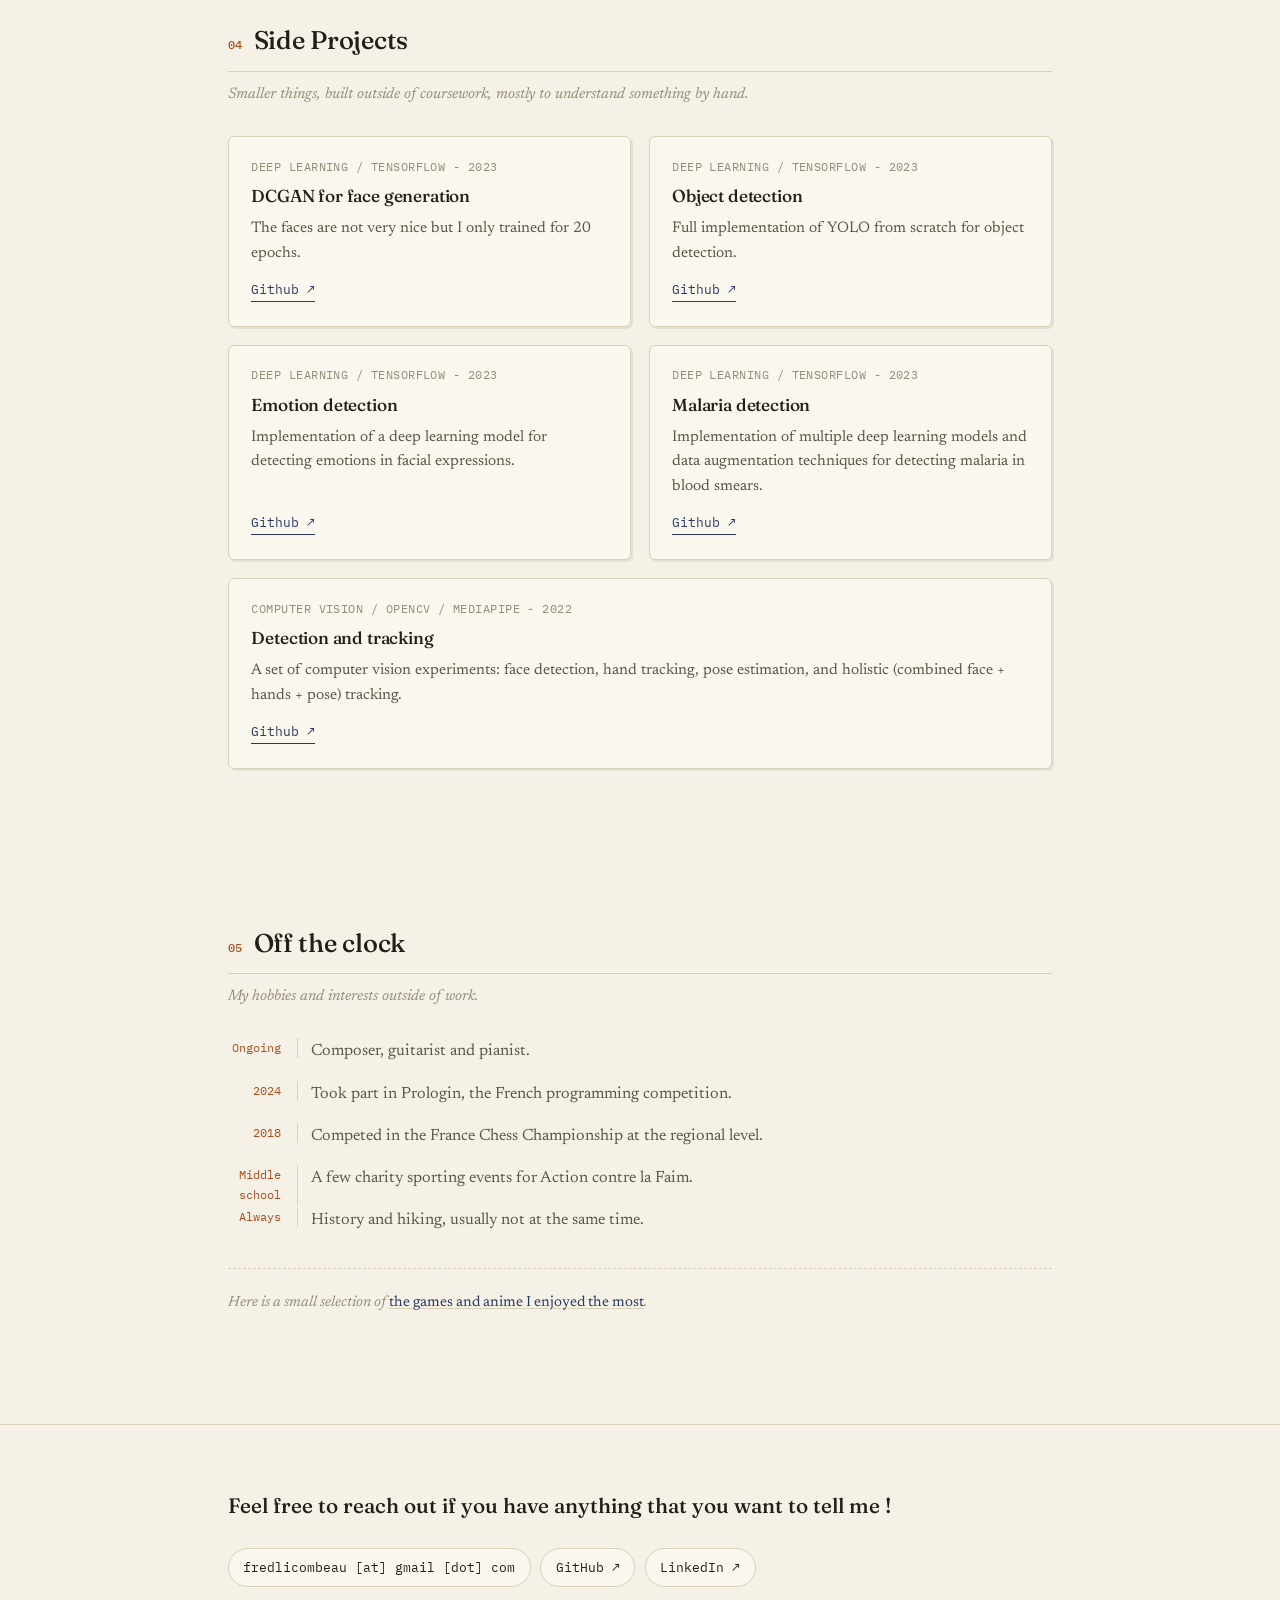
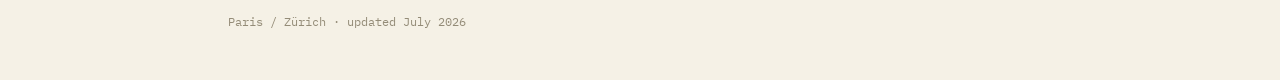
==== commit f94ad1b2: "changed some texts" ====
--- a/index.html
+++ b/index.html
@@ -38,8 +38,8 @@
       <p class="eyebrow">Master's student — AI, Algorithms &amp; Decision — Sorbonne University</p>
       <h1>Frédéric<br>Li&nbsp;Combeau</h1>
       <p class="lede">I build and study generative models — the kind that don't just render a
-        plausible image, but hold some usable notion of the scene behind it. Next step, hopefully:
-        a PhD built around that question.</p>
+        plausible image, but hold some usable notion of the scene behind it. I am currently looking ahead to a PhD in generative AI — models that hold some real
+      understanding of the world they're generating, representation learning and/or world models. Feel free to reach out if you have an open position.</p>
 
       <p class="now">
         <span class="tag">Now</span>
@@ -267,8 +267,7 @@
 
 <footer id="contact">
   <div class="footer-inner">
-    <p class="footer-lede">Looking ahead to a PhD in generative AI — models that hold some real
-      understanding of the world they're generating. Feel free to reach out if you have a position open in generative AI, representation learning and/or world models, or if you have anything that you want to tell or ask me.</p>
+    <p class="footer-lede">Feel free to reach out if you have anything that you want to tell me !</p>
     <div class="hero-links">
       <button class="pill" id="copy-email-2" type="button" data-email="fredlicombeau@gmail.com">
         <span class="pill-label">fredlicombeau [at] gmail [dot] com</span>
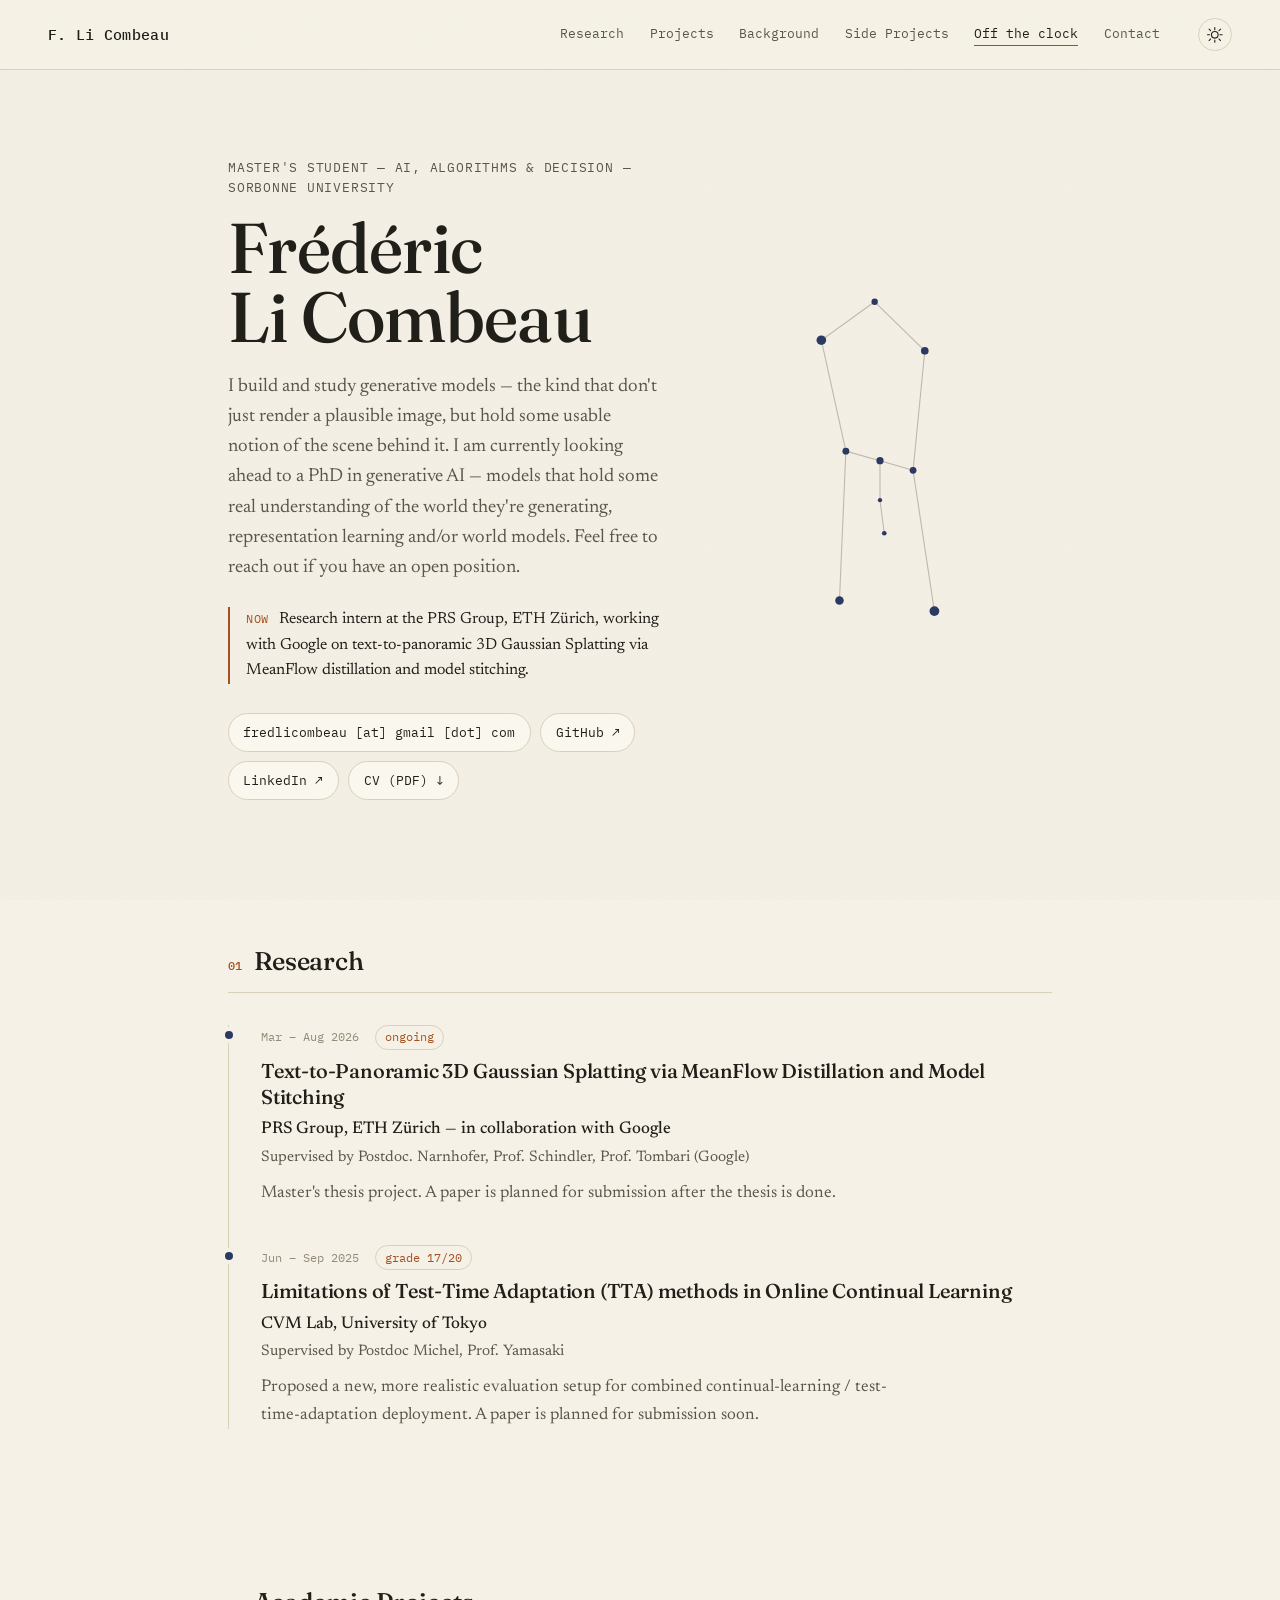
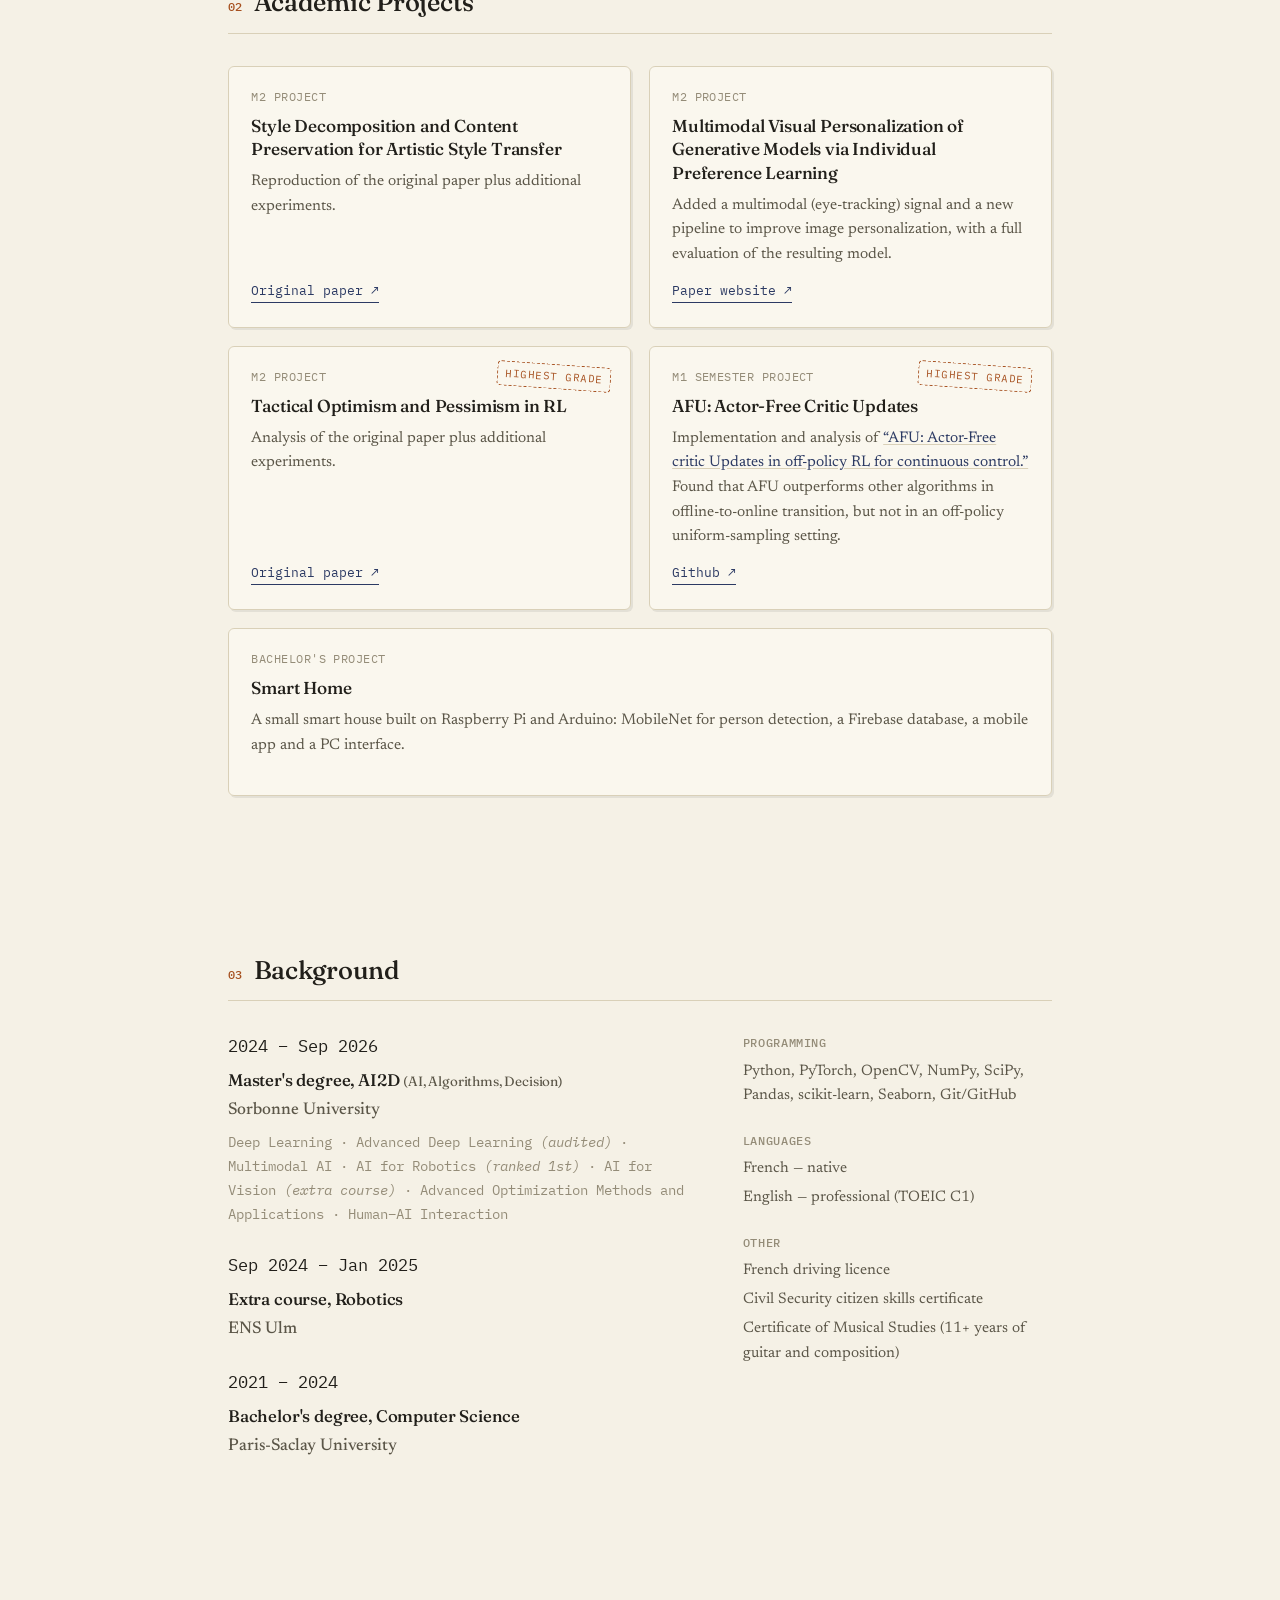
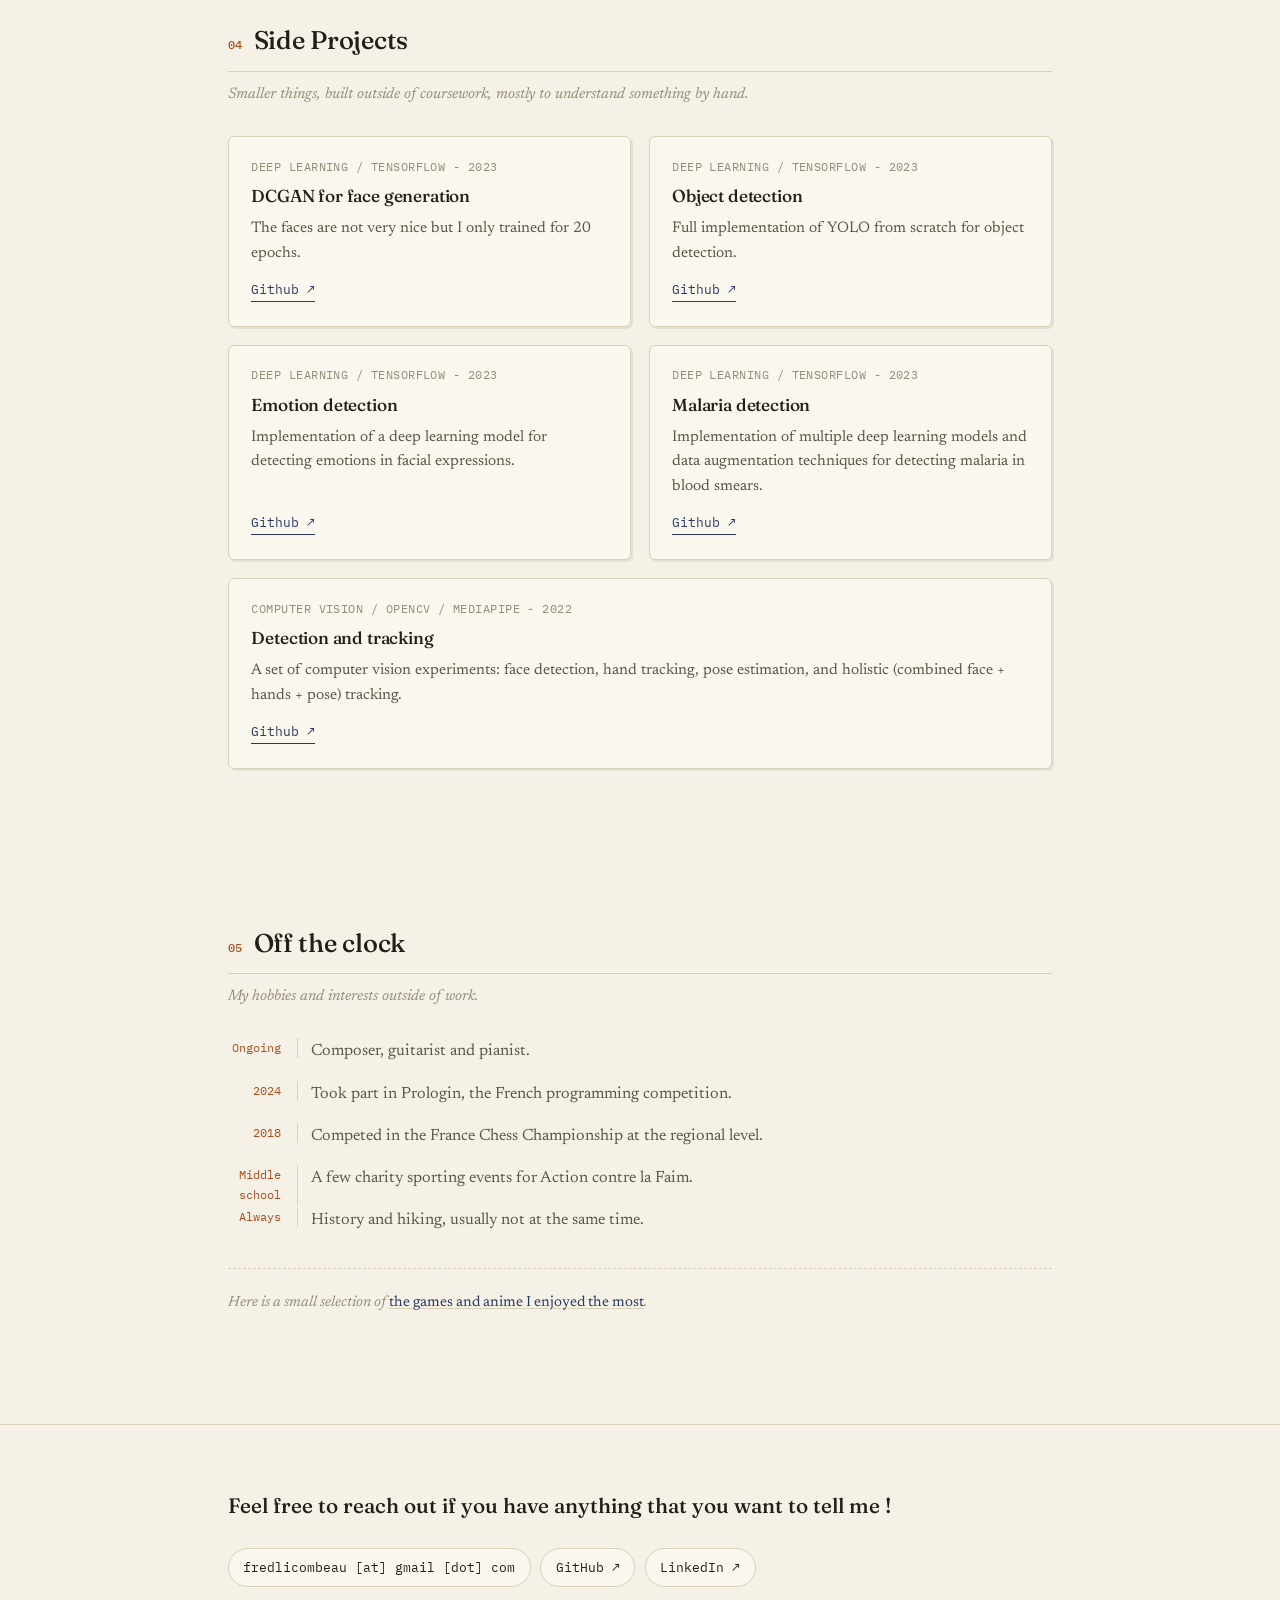
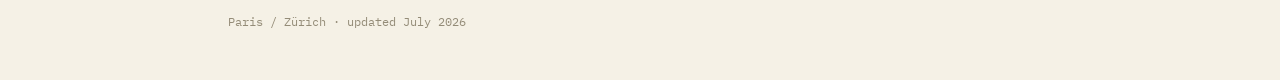
==== commit 789534fe: "small precision" ====
--- a/index.html
+++ b/index.html
@@ -101,7 +101,7 @@
         </div>
         <h3>Text-to-Panoramic 3D Gaussian Splatting via MeanFlow Distillation and Model Stitching</h3>
         <p class="entry-place">PRS Group, ETH Zürich — in collaboration with Google</p>
-        <p class="entry-people">Supervised by Postdoc. Narnhofer, Prof. Schindler, Prof. Tombari</p>
+        <p class="entry-people">Supervised by Postdoc. Narnhofer, Prof. Schindler, Prof. Tombari (Google)</p>
         <p class="entry-desc">Master's thesis project. A paper is planned for submission after the thesis is done.</p>
       </li>
       <li class="entry">
